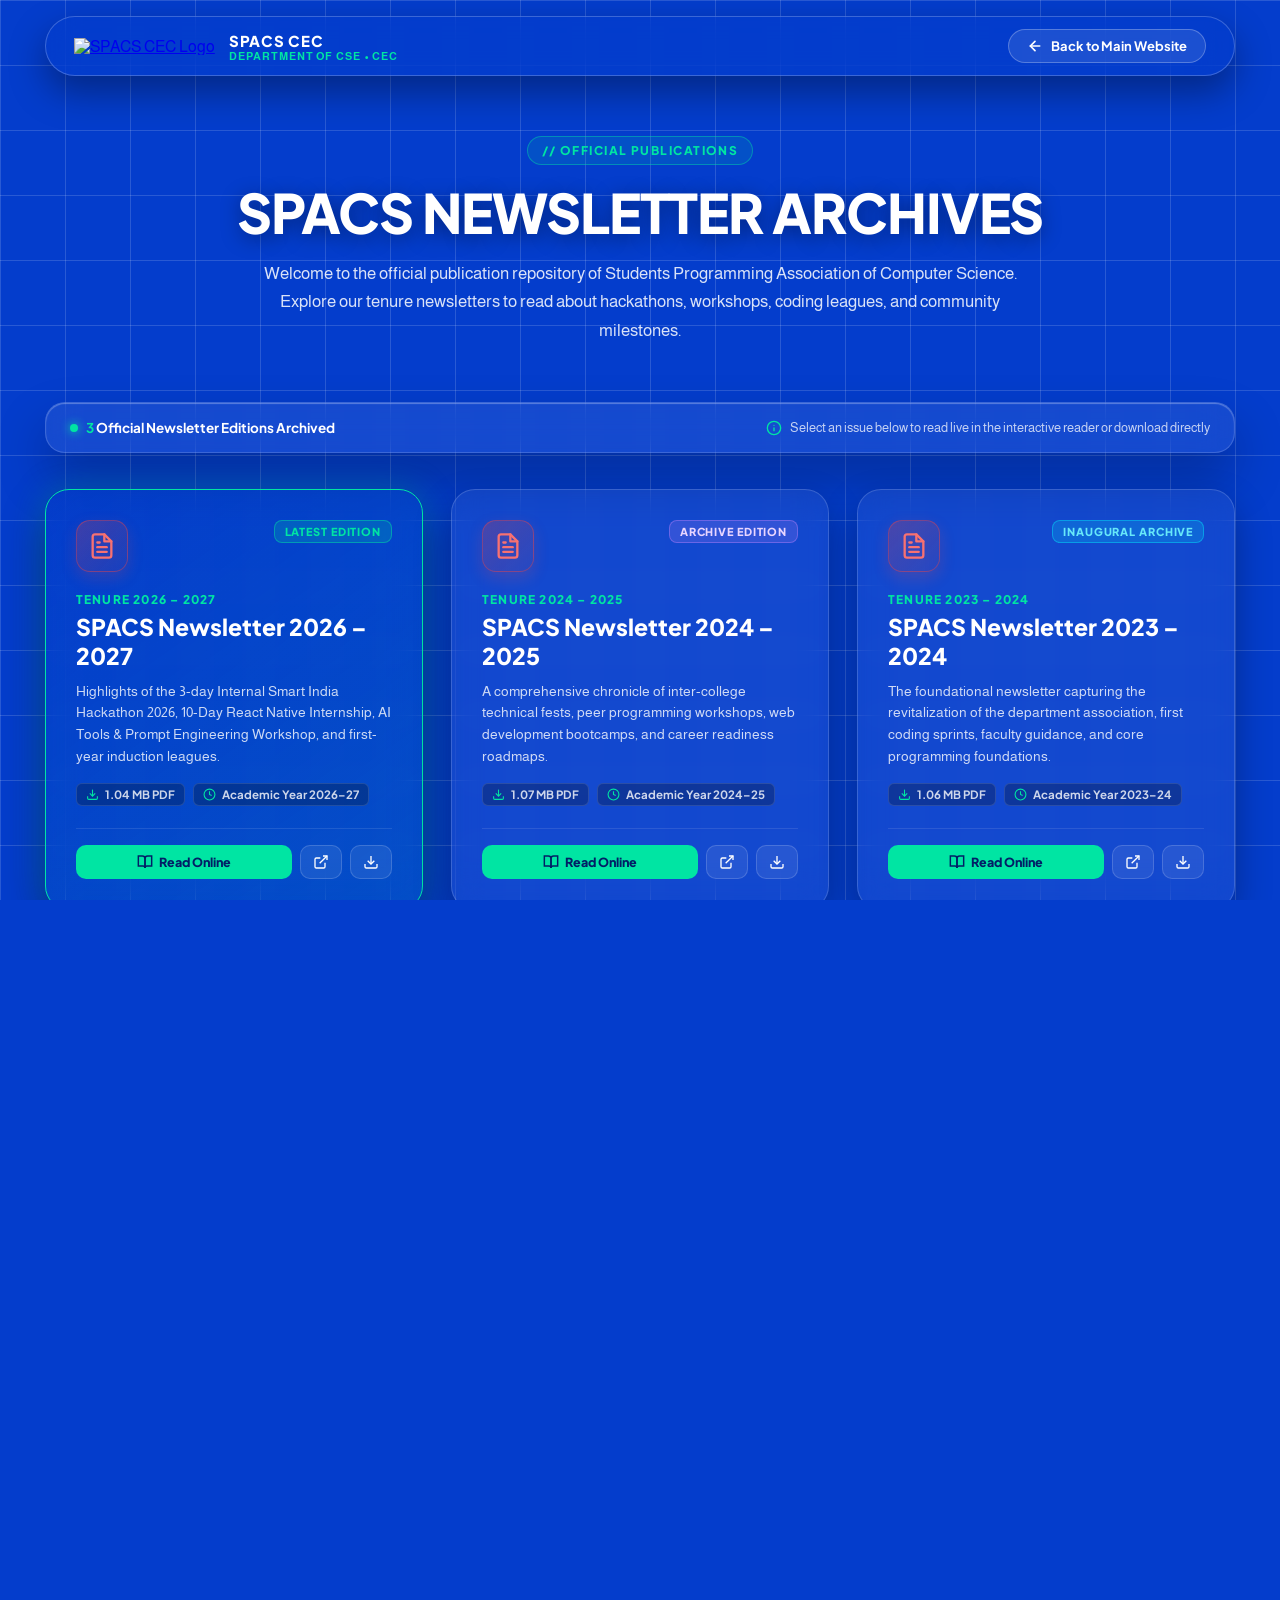
==== newsletter.html @ 64d234f2 "Initial commit" ====
<!DOCTYPE html>
<html lang="en">

<head>
  <meta charset="UTF-8" />
  <meta name="viewport" content="width=device-width, initial-scale=1.0, viewport-fit=cover" />
  <title>SPACS Newsletters | Students Programming Association of Computer Science - CEC</title>
  <meta name="description"
    content="Official PDF newsletter archives of SPACS CEC - College of Engineering Cherthala. View, read online, and download our tenure editions." />
  <link rel="preconnect" href="https://fonts.googleapis.com">
  <link rel="preconnect" href="https://fonts.gstatic.com" crossorigin>
  <link
    href="https://fonts.googleapis.com/css2?family=Almarai:wght@300;400;700;800&family=Plus+Jakarta+Sans:wght@500;700;800;900&display=swap"
    rel="stylesheet">
  <link rel="stylesheet" href="index.css" />
  <link rel="stylesheet" href="newsletter.css" />
</head>

<body class="newsletter-body">
  <div class="main-container">
    <!-- Grid Background Overlay -->
    <div class="grid-overlay"></div>

    <div class="newsletter-page-container">

      <!-- Navigation Header -->
      <header class="newsletter-navbar glass-container">
        <div class="nav-brand-group">
          <a href="index.html#home" title="SPACS Home">
            <img src="https://static.codia.ai/image/2026-07-22/8J4467mmFe.png" alt="SPACS CEC Logo" class="logo-img" />
          </a>
          <div class="nav-brand-text">
            <span class="nav-brand-title">SPACS CEC</span>
            <span class="nav-brand-sub">Department of CSE • CEC</span>
          </div>
        </div>

        <div class="nav-actions-group">
          <a href="index.html" class="back-home-btn" title="Return to Main Website">
            <svg viewBox="0 0 24 24" width="16" height="16" fill="none" stroke="currentColor" stroke-width="2.5"
              stroke-linecap="round" stroke-linejoin="round">
              <line x1="19" y1="12" x2="5" y2="12"></line>
              <polyline points="12 19 5 12 12 5"></polyline>
            </svg>
            <span>Back to Main Website</span>
          </a>
        </div>
      </header>

      <!-- Hero Header -->
      <section class="newsletter-hero-header">
        <span class="newsletter-eyebrow">// OFFICIAL PUBLICATIONS</span>
        <h1 class="newsletter-page-title">SPACS NEWSLETTER ARCHIVES</h1>
        <p class="newsletter-page-subtitle">
          Welcome to the official publication repository of Students Programming Association of Computer Science.
          Explore our tenure newsletters to read about hackathons, workshops, coding leagues, and community milestones.
        </p>
      </section>

      <!-- Summary & Controls Bar -->
      <div class="newsletter-summary-bar glass-container">
        <div class="summary-stat-pill">
          <span class="live-dot"></span>
          <span><strong>3</strong> Official Newsletter Editions Archived</span>
        </div>
        <div class="summary-hint">
          <svg viewBox="0 0 24 24" width="16" height="16" fill="none" stroke="currentColor" stroke-width="2"
            stroke-linecap="round" stroke-linejoin="round">
            <circle cx="12" cy="12" r="10"></circle>
            <line x1="12" y1="16" x2="12" y2="12"></line>
            <line x1="12" y1="8" x2="12.01" y2="8"></line>
          </svg>
          <span>Select an issue below to read live in the interactive reader or download directly</span>
        </div>
      </div>

      <!-- Editions Cards Grid -->
      <section class="editions-grid" id="editionsGrid">

        <!-- Edition 01: 2026 - 2027 (Active / Featured) -->
        <article class="edition-card glass-container active-edition" id="card-2026"
          data-pdf-src="Newsletter/SPACS%20NEWSLETTER%202026%20-%20'27.pdf"
          data-pdf-title="SPACS Newsletter 2026 – 2027 (Tenure Edition)"
          data-pdf-download="SPACS_NEWSLETTER_2026-27.pdf">
          <div class="edition-card-header">
            <div class="pdf-icon-badge" aria-hidden="true">
              <svg viewBox="0 0 24 24" width="28" height="28" fill="none" stroke="currentColor" stroke-width="2"
                stroke-linecap="round" stroke-linejoin="round">
                <path d="M14 2H6a2 2 0 0 0-2 2v16a2 2 0 0 0 2 2h12a2 2 0 0 0 2-2V8z"></path>
                <polyline points="14 2 14 8 20 8"></polyline>
                <line x1="16" y1="13" x2="8" y2="13"></line>
                <line x1="16" y1="17" x2="8" y2="17"></line>
                <polyline points="10 9 9 9 8 9"></polyline>
              </svg>
            </div>
            <span class="edition-badge badge-featured">LATEST EDITION</span>
          </div>

          <div class="edition-card-body">
            <div class="edition-tenure">TENURE 2026 – 2027</div>
            <h2 class="edition-title">SPACS Newsletter 2026 – 2027</h2>
            <p class="edition-desc">
              Highlights of the 3-day Internal Smart India Hackathon 2026, 10-Day React Native Internship, AI Tools &amp;
              Prompt Engineering Workshop, and first-year induction leagues.
            </p>

            <div class="edition-meta-chips">
              <span class="meta-chip">
                <svg viewBox="0 0 24 24" width="13" height="13" fill="none" stroke="currentColor" stroke-width="2">
                  <path d="M21 15v4a2 2 0 0 1-2 2H5a2 2 0 0 1-2-2v-4"></path>
                  <polyline points="7 10 12 15 17 10"></polyline>
                  <line x1="12" y1="15" x2="12" y2="3"></line>
                </svg>
                1.04 MB PDF
              </span>
              <span class="meta-chip">
                <svg viewBox="0 0 24 24" width="13" height="13" fill="none" stroke="currentColor" stroke-width="2">
                  <circle cx="12" cy="12" r="10"></circle>
                  <polyline points="12 6 12 12 16 14"></polyline>
                </svg>
                Academic Year 2026–27
              </span>
            </div>
          </div>

          <div class="edition-actions">
            <button type="button" class="edition-btn edition-read-btn" data-target="card-2026">
              <svg viewBox="0 0 24 24" width="16" height="16" fill="none" stroke="currentColor" stroke-width="2.2">
                <path d="M2 3h6a4 4 0 0 1 4 4v14a3 3 0 0 0-3-3H2z"></path>
                <path d="M22 3h-6a4 4 0 0 0-4 4v14a3 3 0 0 1 3-3h7z"></path>
              </svg>
              <span>Read Online</span>
            </button>
            <a href="Newsletter/SPACS%20NEWSLETTER%202026%20-%20'27.pdf" target="_blank" rel="noopener noreferrer"
              class="edition-btn edition-icon-btn" title="Open in New Tab">
              <svg viewBox="0 0 24 24" width="16" height="16" fill="none" stroke="currentColor" stroke-width="2">
                <path d="M18 13v6a2 2 0 0 1-2 2H5a2 2 0 0 1-2-2V8a2 2 0 0 1 2-2h6"></path>
                <polyline points="15 3 21 3 21 9"></polyline>
                <line x1="10" y1="14" x2="21" y2="3"></line>
              </svg>
            </a>
            <a href="Newsletter/SPACS%20NEWSLETTER%202026%20-%20'27.pdf" download="SPACS_NEWSLETTER_2026-27.pdf"
              class="edition-btn edition-icon-btn" title="Download PDF">
              <svg viewBox="0 0 24 24" width="16" height="16" fill="none" stroke="currentColor" stroke-width="2">
                <path d="M21 15v4a2 2 0 0 1-2 2H5a2 2 0 0 1-2-2v-4"></path>
                <polyline points="7 10 12 15 17 10"></polyline>
                <line x1="12" y1="15" x2="12" y2="3"></line>
              </svg>
            </a>
          </div>
        </article>

        <!-- Edition 02: 2024 - 2025 -->
        <article class="edition-card glass-container" id="card-2024"
          data-pdf-src="Newsletter/SPACS%20%20NEWSLETTER%202024%20-%20'25.pdf"
          data-pdf-title="SPACS Newsletter 2024 – 2025 (Annual Edition)"
          data-pdf-download="SPACS_NEWSLETTER_2024-25.pdf">
          <div class="edition-card-header">
            <div class="pdf-icon-badge" aria-hidden="true">
              <svg viewBox="0 0 24 24" width="28" height="28" fill="none" stroke="currentColor" stroke-width="2"
                stroke-linecap="round" stroke-linejoin="round">
                <path d="M14 2H6a2 2 0 0 0-2 2v16a2 2 0 0 0 2 2h12a2 2 0 0 0 2-2V8z"></path>
                <polyline points="14 2 14 8 20 8"></polyline>
                <line x1="16" y1="13" x2="8" y2="13"></line>
                <line x1="16" y1="17" x2="8" y2="17"></line>
                <polyline points="10 9 9 9 8 9"></polyline>
              </svg>
            </div>
            <span class="edition-badge badge-archive">ARCHIVE EDITION</span>
          </div>

          <div class="edition-card-body">
            <div class="edition-tenure">TENURE 2024 – 2025</div>
            <h2 class="edition-title">SPACS Newsletter 2024 – 2025</h2>
            <p class="edition-desc">
              A comprehensive chronicle of inter-college technical fests, peer programming workshops, web development
              bootcamps, and career readiness roadmaps.
            </p>

            <div class="edition-meta-chips">
              <span class="meta-chip">
                <svg viewBox="0 0 24 24" width="13" height="13" fill="none" stroke="currentColor" stroke-width="2">
                  <path d="M21 15v4a2 2 0 0 1-2 2H5a2 2 0 0 1-2-2v-4"></path>
                  <polyline points="7 10 12 15 17 10"></polyline>
                  <line x1="12" y1="15" x2="12" y2="3"></line>
                </svg>
                1.07 MB PDF
              </span>
              <span class="meta-chip">
                <svg viewBox="0 0 24 24" width="13" height="13" fill="none" stroke="currentColor" stroke-width="2">
                  <circle cx="12" cy="12" r="10"></circle>
                  <polyline points="12 6 12 12 16 14"></polyline>
                </svg>
                Academic Year 2024–25
              </span>
            </div>
          </div>

          <div class="edition-actions">
            <button type="button" class="edition-btn edition-read-btn" data-target="card-2024">
              <svg viewBox="0 0 24 24" width="16" height="16" fill="none" stroke="currentColor" stroke-width="2.2">
                <path d="M2 3h6a4 4 0 0 1 4 4v14a3 3 0 0 0-3-3H2z"></path>
                <path d="M22 3h-6a4 4 0 0 0-4 4v14a3 3 0 0 1 3-3h7z"></path>
              </svg>
              <span>Read Online</span>
            </button>
            <a href="Newsletter/SPACS%20%20NEWSLETTER%202024%20-%20'25.pdf" target="_blank" rel="noopener noreferrer"
              class="edition-btn edition-icon-btn" title="Open in New Tab">
              <svg viewBox="0 0 24 24" width="16" height="16" fill="none" stroke="currentColor" stroke-width="2">
                <path d="M18 13v6a2 2 0 0 1-2 2H5a2 2 0 0 1-2-2V8a2 2 0 0 1 2-2h6"></path>
                <polyline points="15 3 21 3 21 9"></polyline>
                <line x1="10" y1="14" x2="21" y2="3"></line>
              </svg>
            </a>
            <a href="Newsletter/SPACS%20%20NEWSLETTER%202024%20-%20'25.pdf" download="SPACS_NEWSLETTER_2024-25.pdf"
              class="edition-btn edition-icon-btn" title="Download PDF">
              <svg viewBox="0 0 24 24" width="16" height="16" fill="none" stroke="currentColor" stroke-width="2">
                <path d="M21 15v4a2 2 0 0 1-2 2H5a2 2 0 0 1-2-2v-4"></path>
                <polyline points="7 10 12 15 17 10"></polyline>
                <line x1="12" y1="15" x2="12" y2="3"></line>
              </svg>
            </a>
          </div>
        </article>

        <!-- Edition 03: 2023 - 2024 -->
        <article class="edition-card glass-container" id="card-2023"
          data-pdf-src="Newsletter/SPACS%20NEWSLETTER%202023%20-%20'24.pdf"
          data-pdf-title="SPACS Newsletter 2023 – 2024 (Inaugural Edition)"
          data-pdf-download="SPACS_NEWSLETTER_2023-24.pdf">
          <div class="edition-card-header">
            <div class="pdf-icon-badge" aria-hidden="true">
              <svg viewBox="0 0 24 24" width="28" height="28" fill="none" stroke="currentColor" stroke-width="2"
                stroke-linecap="round" stroke-linejoin="round">
                <path d="M14 2H6a2 2 0 0 0-2 2v16a2 2 0 0 0 2 2h12a2 2 0 0 0 2-2V8z"></path>
                <polyline points="14 2 14 8 20 8"></polyline>
                <line x1="16" y1="13" x2="8" y2="13"></line>
                <line x1="16" y1="17" x2="8" y2="17"></line>
                <polyline points="10 9 9 9 8 9"></polyline>
              </svg>
            </div>
            <span class="edition-badge badge-inaugural">INAUGURAL ARCHIVE</span>
          </div>

          <div class="edition-card-body">
            <div class="edition-tenure">TENURE 2023 – 2024</div>
            <h2 class="edition-title">SPACS Newsletter 2023 – 2024</h2>
            <p class="edition-desc">
              The foundational newsletter capturing the revitalization of the department association, first coding sprints,
              faculty guidance, and core programming foundations.
            </p>

            <div class="edition-meta-chips">
              <span class="meta-chip">
                <svg viewBox="0 0 24 24" width="13" height="13" fill="none" stroke="currentColor" stroke-width="2">
                  <path d="M21 15v4a2 2 0 0 1-2 2H5a2 2 0 0 1-2-2v-4"></path>
                  <polyline points="7 10 12 15 17 10"></polyline>
                  <line x1="12" y1="15" x2="12" y2="3"></line>
                </svg>
                1.06 MB PDF
              </span>
              <span class="meta-chip">
                <svg viewBox="0 0 24 24" width="13" height="13" fill="none" stroke="currentColor" stroke-width="2">
                  <circle cx="12" cy="12" r="10"></circle>
                  <polyline points="12 6 12 12 16 14"></polyline>
                </svg>
                Academic Year 2023–24
              </span>
            </div>
          </div>

          <div class="edition-actions">
            <button type="button" class="edition-btn edition-read-btn" data-target="card-2023">
              <svg viewBox="0 0 24 24" width="16" height="16" fill="none" stroke="currentColor" stroke-width="2.2">
                <path d="M2 3h6a4 4 0 0 1 4 4v14a3 3 0 0 0-3-3H2z"></path>
                <path d="M22 3h-6a4 4 0 0 0-4 4v14a3 3 0 0 1 3-3h7z"></path>
              </svg>
              <span>Read Online</span>
            </button>
            <a href="Newsletter/SPACS%20NEWSLETTER%202023%20-%20'24.pdf" target="_blank" rel="noopener noreferrer"
              class="edition-btn edition-icon-btn" title="Open in New Tab">
              <svg viewBox="0 0 24 24" width="16" height="16" fill="none" stroke="currentColor" stroke-width="2">
                <path d="M18 13v6a2 2 0 0 1-2 2H5a2 2 0 0 1-2-2V8a2 2 0 0 1 2-2h6"></path>
                <polyline points="15 3 21 3 21 9"></polyline>
                <line x1="10" y1="14" x2="21" y2="3"></line>
              </svg>
            </a>
            <a href="Newsletter/SPACS%20NEWSLETTER%202023%20-%20'24.pdf" download="SPACS_NEWSLETTER_2023-24.pdf"
              class="edition-btn edition-icon-btn" title="Download PDF">
              <svg viewBox="0 0 24 24" width="16" height="16" fill="none" stroke="currentColor" stroke-width="2">
                <path d="M21 15v4a2 2 0 0 1-2 2H5a2 2 0 0 1-2-2v-4"></path>
                <polyline points="7 10 12 15 17 10"></polyline>
                <line x1="12" y1="15" x2="12" y2="3"></line>
              </svg>
            </a>
          </div>
        </article>

      </section>

      <!-- Live Interactive PDF Reader Stage -->
      <section class="pdf-reader-section" id="readerStage">
        <div class="glass-container reader-stage-card" id="readerCard">
          <div class="reader-top-bar">
            <div class="reader-edition-info">
              <span class="reader-live-indicator" aria-hidden="true"></span>
              <span class="reader-active-title" id="activeReaderTitle">
                Currently Reading: SPACS Newsletter 2026 – 2027
              </span>
            </div>

            <div class="reader-toolbar-actions">
              <a href="Newsletter/SPACS%20NEWSLETTER%202026%20-%20'27.pdf" id="readerDownloadBtn"
                download="SPACS_NEWSLETTER_2026-27.pdf" class="toolbar-btn primary-toolbar-btn"
                title="Download this PDF">
                <svg viewBox="0 0 24 24" width="15" height="15" fill="none" stroke="currentColor" stroke-width="2">
                  <path d="M21 15v4a2 2 0 0 1-2 2H5a2 2 0 0 1-2-2v-4"></path>
                  <polyline points="7 10 12 15 17 10"></polyline>
                  <line x1="12" y1="15" x2="12" y2="3"></line>
                </svg>
                <span>Download PDF</span>
              </a>

              <a href="Newsletter/SPACS%20NEWSLETTER%202026%20-%20'27.pdf" id="readerNewTabBtn" target="_blank"
                rel="noopener noreferrer" class="toolbar-btn" title="Open in New Window">
                <svg viewBox="0 0 24 24" width="15" height="15" fill="none" stroke="currentColor" stroke-width="2">
                  <path d="M18 13v6a2 2 0 0 1-2 2H5a2 2 0 0 1-2-2V8a2 2 0 0 1 2-2h6"></path>
                  <polyline points="15 3 21 3 21 9"></polyline>
                  <line x1="10" y1="14" x2="21" y2="3"></line>
                </svg>
                <span>Open in Tab</span>
              </a>

              <button type="button" class="toolbar-btn" id="readerFullscreenBtn" title="Toggle Fullscreen">
                <svg viewBox="0 0 24 24" width="15" height="15" fill="none" stroke="currentColor" stroke-width="2">
                  <polyline points="15 3 21 3 21 9"></polyline>
                  <polyline points="9 21 3 21 3 15"></polyline>
                  <line x1="21" y1="3" x2="14" y2="10"></line>
                  <line x1="3" y1="21" x2="10" y2="14"></line>
                </svg>
                <span>Fullscreen</span>
              </button>
            </div>
          </div>

          <!-- Embedded PDF Frame -->
          <div class="pdf-frame-wrapper">
            <iframe id="pdfFrame" class="pdf-embed-frame"
              src="Newsletter/SPACS%20NEWSLETTER%202026%20-%20'27.pdf#toolbar=1&navpanes=0&view=FitH"
              title="SPACS Newsletter PDF Document Reader">
            </iframe>
          </div>
        </div>
      </section>

    </div>

    <!-- Official Footer -->
    <footer class="site-footer" id="footer">
      <div class="footer-container">
        <div class="footer-col branding-col">
          <img src="https://static.codia.ai/image/2026-07-22/8J4467mmFe.png" alt="SPACS CEC Logo" class="footer-logo" />
          <p class="footer-tagline">
            Students Programming Association of Computer Science<br>
            <strong>College of Engineering Cherthala</strong><br>
            Pallippuram, Cherthala, Alappuzha, Kerala - 688541
          </p>
          <a href="https://cecherthala.ihrd.ac.in/" target="_blank" rel="noopener noreferrer" class="college-web-link"
            title="College Official Website">
            <svg viewBox="0 0 24 24" width="16" height="16" fill="none" stroke="currentColor" stroke-width="2"
              stroke-linecap="round" stroke-linejoin="round">
              <circle cx="12" cy="12" r="10" />
              <line x1="2" y1="12" x2="22" y2="12" />
              <path d="M12 2a15.3 15.3 0 0 1 4 10 15.3 15.3 0 0 1-4 10 15.3 15.3 0 0 1-4-10 15.3 15.3 0 0 1 4-10z" />
            </svg>
            <span>cecherthala.ihrd.ac.in</span>
          </a>
        </div>

        <div class="footer-col links-col">
          <h4 class="footer-heading">WEBSITE NAVIGATION</h4>
          <ul class="footer-links">
            <li><a href="index.html#home">Home Page</a></li>
            <li><a href="index.html#our-story">Our Story &amp; Initiatives</a></li>
            <li><a href="index.html#annual-report">Annual Tenure Report</a></li>
            <li><a href="index.html#posters">Event Posters Gallery</a></li>
            <li><a href="index.html#nodal-officer">Faculty Nodal Officer</a></li>
            <li><a href="index.html#excom">Executive Committee</a></li>
            <li><a href="index.html#register">Membership Registration</a></li>
          </ul>
        </div>

        <div class="footer-col contact-col">
          <h4 class="footer-heading">CONNECT WITH SPACS</h4>
          <p class="footer-info">Follow us &amp; connect across official SPACS channels:</p>
          <div class="footer-socials">
            <a href="https://www.linkedin.com/in/spacs-cec-b50a97315" target="_blank" rel="noopener noreferrer"
              aria-label="SPACS LinkedIn" class="footer-social-btn" title="LinkedIn">
              <svg viewBox="0 0 24 24" width="18" height="18" fill="currentColor">
                <path
                  d="M19 3a2 2 0 0 1 2 2v14a2 2 0 0 1-2 2H5a2 2 0 0 1-2-2V5a2 2 0 0 1 2-2h14m-.5 15.5v-5.3a3.26 3.26 0 0 0-3.26-3.26c-.85 0-1.84.52-2.28 1.3v-1.11h-2.79v8.37h2.79v-4.93c0-.77.62-1.4 1.39-1.4a1.4 1.4 0 0 1 1.4 1.4v4.93h2.75M6.88 8.56a1.68 1.68 0 0 0 1.68-1.68c0-.93-.75-1.69-1.68-1.69a1.69 1.69 0 0 0-1.69 1.69c0 .93.76 1.68 1.69 1.68m1.39 9.94v-8.37H5.5v8.37h2.77z" />
              </svg>
            </a>
            <a href="https://www.instagram.com/spacscec" target="_blank" rel="noopener noreferrer"
              aria-label="SPACS Instagram" class="footer-social-btn" title="Instagram">
              <svg viewBox="0 0 24 24" width="18" height="18" fill="none" stroke="currentColor" stroke-width="2"
                stroke-linecap="round" stroke-linejoin="round">
                <rect x="2" y="2" width="20" height="20" rx="5" ry="5" />
                <path d="M16 11.37A4 4 0 1 1 12.63 8 4 4 0 0 1 16 11.37z" />
                <line x1="17.5" y1="6.5" x2="17.51" y2="6.5" />
              </svg>
            </a>
            <a href="https://github.com/spacscecofficial" target="_blank" rel="noopener noreferrer"
              aria-label="SPACS GitHub" class="footer-social-btn" title="GitHub">
              <svg viewBox="0 0 24 24" width="18" height="18" fill="currentColor">
                <path
                  d="M12 0C5.37 0 0 5.37 0 12c0 5.31 3.435 9.795 8.205 11.385.6.105.825-.255.825-.57 0-.285-.015-1.23-.015-2.235-3.015.555-3.795-.735-4.035-1.41-.135-.345-.72-1.41-1.23-1.695-.42-.225-1.02-.78-.015-.795.945-.015 1.62.87 1.845 1.23 1.08 1.815 2.805 1.305 3.495.99.105-.78.42-1.305.765-1.605-2.67-.3-5.46-1.335-5.46-5.925 0-1.305.465-2.385 1.23-3.225-.12-.3-.54-1.53.12-3.18 0 0 1.005-.315 3.3 1.23.96-.27 1.98-.405 3-.405s2.04.135 3 .405c2.295-1.56 3.3-1.23 3.3-1.23.66 1.65.24 2.88.12 3.18.765.84 1.23 1.905 1.23 3.225 0 4.605-2.805 5.625-5.475 5.925.435.375.81 1.095.81 2.22 0 1.605-.015 2.895-.015 3.3 0 .315.225.69.825.57A12.02 12.02 0 0024 12c0-6.63-5.37-12-12-12z" />
              </svg>
            </a>
            <a href="mailto:spacscecofficial@gmail.com" aria-label="SPACS Email" class="footer-social-btn"
              title="Contact Email">
              <svg viewBox="0 0 24 24" width="18" height="18" fill="none" stroke="currentColor" stroke-width="2">
                <path d="M4 4h16c1.1 0 2 .9 2 2v12c0 1.1-.9 2-2 2H4c-1.1 0-2-.9-2-2V6c0-1.1.9-2 2-2z" />
                <polyline points="22,6 12,13 2,6" />
              </svg>
            </a>
          </div>
        </div>
      </div>

      <div class="footer-bottom">
        <p>&copy; 2026 SPACS CEC - Students Programming Association of Computer Science. All rights reserved.</p>
      </div>
    </footer>
  </div>

  <!-- Interactive Newsletter Switcher Script -->
  <script>
    document.addEventListener("DOMContentLoaded", () => {
      const editionCards = document.querySelectorAll(".edition-card");
      const pdfFrame = document.getElementById("pdfFrame");
      const activeReaderTitle = document.getElementById("activeReaderTitle");
      const readerDownloadBtn = document.getElementById("readerDownloadBtn");
      const readerNewTabBtn = document.getElementById("readerNewTabBtn");
      const readerStage = document.getElementById("readerStage");
      const readerFullscreenBtn = document.getElementById("readerFullscreenBtn");
      const readerCard = document.getElementById("readerCard");

      function selectEdition(card, shouldScroll = true) {
        editionCards.forEach((c) => c.classList.remove("active-edition"));
        card.classList.add("active-edition");

        const pdfSrc = card.getAttribute("data-pdf-src");
        const title = card.getAttribute("data-pdf-title");
        const downloadName = card.getAttribute("data-pdf-download");

        if (pdfFrame && pdfSrc) {
          pdfFrame.src = `${pdfSrc}#toolbar=1&navpanes=0&view=FitH`;
        }
        if (activeReaderTitle && title) {
          activeReaderTitle.textContent = `Currently Reading: ${title}`;
        }
        if (readerDownloadBtn && pdfSrc) {
          readerDownloadBtn.href = pdfSrc;
          if (downloadName) readerDownloadBtn.download = downloadName;
        }
        if (readerNewTabBtn && pdfSrc) {
          readerNewTabBtn.href = pdfSrc;
        }

        if (shouldScroll && readerStage) {
          readerStage.scrollIntoView({ behavior: "smooth", block: "start" });
        }
      }

      editionCards.forEach((card) => {
        // Clicking read online button inside card
        const readBtn = card.querySelector(".edition-read-btn");
        if (readBtn) {
          readBtn.addEventListener("click", (e) => {
            e.stopPropagation();
            selectEdition(card, true);
          });
        }

        // Clicking the card surface itself
        card.addEventListener("click", (e) => {
          // If clicked a direct link (download or new tab), allow default
          if (e.target.closest("a")) return;
          selectEdition(card, true);
        });
      });

      // Fullscreen Toggle
      if (readerFullscreenBtn && readerCard) {
        readerFullscreenBtn.addEventListener("click", () => {
          if (!document.fullscreenElement) {
            if (readerCard.requestFullscreen) {
              readerCard.requestFullscreen();
            } else if (readerCard.webkitRequestFullscreen) {
              readerCard.webkitRequestFullscreen();
            }
          } else {
            if (document.exitFullscreen) {
              document.exitFullscreen();
            }
          }
        });
      }
    });
  </script>
</body>

</html>
---- index.css ----
/* SPACS CEC - Exact Theme with Open Grid & Single Green Hashtag */

:root {
  --bg-blue: #043dcc;
  --text-white: #ffffff;
  --accent-green: #00e5a3;
  --font-display: 'Plus Jakarta Sans', 'Almarai', -apple-system, BlinkMacSystemFont, sans-serif;
  --font-body: 'Almarai', var(--font-display);
}

* {
  box-sizing: border-box;
  margin: 0;
  padding: 0;
}

html {
  scroll-behavior: smooth;
}

html, body {
  width: 100%;
  height: 100%;
  background-color: var(--bg-blue);
  color: var(--text-white);
  font-family: var(--font-body);
  overflow-x: hidden;
  -webkit-font-smoothing: antialiased;
  padding-left: env(safe-area-inset-left);
  padding-right: env(safe-area-inset-right);
}

section, main, footer {
  scroll-margin-top: 75px;
}

.main-container {
  position: relative;
  width: 100%;
  min-height: 100vh;
  background-color: var(--bg-blue);
  display: flex;
  flex-direction: column;
  overflow-x: hidden;
}

/* Open-Ended Full-Bleed Grid Background (NO borders at ends) */
.grid-overlay {
  position: absolute;
  inset: 0;
  width: 100%;
  height: 100%;
  background-image: 
    linear-gradient(to right, rgba(255, 255, 255, 0.15) 1.5px, transparent 1.5px),
    linear-gradient(to bottom, rgba(255, 255, 255, 0.15) 1.5px, transparent 1.5px);
  background-size: 65px 65px;
  border: none; /* Completely open grid ends */
  pointer-events: none;
  z-index: 1;
}

/* Header Navbar */
.navbar {
  position: sticky;
  top: 0;
  z-index: 100;
  display: flex;
  justify-content: space-between;
  align-items: center;
  padding: 12px clamp(20px, 4vw, 70px);
  width: 100%;
  max-width: 1600px;
  margin: 0 auto;
  background: rgba(4, 61, 204, 0.88);
  backdrop-filter: blur(16px);
  -webkit-backdrop-filter: blur(16px);
  border-bottom: 1px solid rgba(255, 255, 255, 0.1);
  transition: all 0.3s ease;
}

.logo-container {
  display: flex;
  align-items: center;
}

.logo-img {
  height: clamp(38px, 3vw, 48px);
  width: auto;
  object-fit: contain;
}

.nav-menu {
  display: flex;
  gap: clamp(20px, 2.5vw, 42px);
  align-items: center;
}

.nav-link {
  color: var(--text-white);
  text-decoration: none;
  font-size: clamp(14px, 1vw, 17px);
  font-weight: 500;
  font-family: var(--font-body);
  letter-spacing: 0.04em;
  transition: opacity 0.2s ease, transform 0.2s ease;
  white-space: nowrap;
}

.nav-link:hover {
  opacity: 0.85;
  transform: translateY(-1px);
}

.nav-link.active {
  font-weight: 800;
  color: var(--accent-green);
}

.nav-newsletter-link {
  position: relative;
}

.nav-newsletter-link::after {
  content: "PDF";
  font-size: 8.5px;
  font-weight: 800;
  background: var(--accent-green);
  color: #021e66;
  padding: 1.5px 5px;
  border-radius: 4px;
  margin-left: 6px;
  vertical-align: middle;
  letter-spacing: 0.05em;
  display: inline-block;
  line-height: 1;
}

/* Main Hero Stage */
.hero-stage {
  position: relative;
  z-index: 10;
  flex: 1;
  width: 100%;
  max-width: 1600px;
  margin: 0 auto;
  display: flex;
  align-items: center;
  justify-content: center;
  min-height: clamp(520px, 72vh, 740px);
  padding: 10px clamp(16px, 3vw, 40px);
}

/* Display Typography Lines */
.hero-typography {
  position: relative;
  width: 100%;
  height: 100%;
  min-height: clamp(480px, 68vh, 700px);
}

.text-line {
  position: absolute;
  font-family: var(--font-display);
  font-size: clamp(2.8rem, 8.8vw, 10.5rem);
  font-weight: 900;
  line-height: 0.9;
  letter-spacing: -0.04em;
  color: var(--text-white);
  text-transform: uppercase;
  white-space: nowrap;
  user-select: none;
  z-index: 4;
}

/* Line 1: STUDENTS */
.line-1 {
  top: 8%;
  left: 20%;
}

/* Line 2: PROGRAMMING */
.line-2 {
  top: 34%;
  left: 5%;
}

/* Line 3: ASSOCIATION */
.line-3 {
  top: 60%;
  left: 12%;
}

/* Doodles */
.doodle {
  position: absolute;
  pointer-events: none;
  z-index: 12;
}

.doodle img {
  width: 100%;
  height: 100%;
  object-fit: contain;
}

/* Green Hashtag doodle positioned directly to the left of STUDENTS */
.doodle-hashtag {
  top: -18%;
  left: 10%;
  width: clamp(140px, 16vw, 290px);
}

/* Green Loop arrow doodle over ENTS */
.doodle-loop {
  top: 5%;
  left: 65%;
  width: clamp(140px, 20vw, 380px);
}

/* Green Upward arrow doodle under ASS */
.doodle-arrow {
  top: 58%;
  left: 0%;
  width: clamp(160px, 27vw, 520px);
}

/* Glassmorphic Developer Cards */
.glass-card {
  position: absolute;
  z-index: 20;
  background: rgba(217, 217, 217, 0.26);
  backdrop-filter: blur(14px);
  -webkit-backdrop-filter: blur(14px);
  border: 1.5px solid rgba(255, 255, 255, 0.4);
  border-radius: 44px;
  padding: clamp(16px, 1.8vw, 24px) clamp(16px, 1.6vw, 22px);
  box-shadow: 0 25px 50px rgba(0, 0, 0, 0.25), inset 0 1px 1px rgba(255, 255, 255, 0.5);
  transition: transform 0.4s ease, box-shadow 0.4s ease;
  cursor: pointer;
}

.glass-card:hover {
  box-shadow: 0 35px 60px rgba(0, 0, 0, 0.35);
}

.card-inner {
  display: flex;
  flex-direction: column;
  align-items: center;
  text-align: center;
}

.avatar-container {
  position: relative;
  width: clamp(95px, 9.5vw, 195px);
  height: clamp(95px, 9.5vw, 195px);
  margin-bottom: 12px;
  display: flex;
  align-items: center;
  justify-content: center;
}

.avatar-bg {
  position: absolute;
  inset: 0;
  width: 100%;
  height: 100%;
  object-fit: cover;
  border-radius: 50%;
}

.avatar-img {
  position: absolute;
  width: 84%;
  height: 84%;
  object-fit: contain;
}

.card-text {
  display: flex;
  flex-direction: column;
  align-items: center;
  gap: 4px;
}

.member-name {
  font-family: var(--font-body);
  font-size: clamp(15px, 1.25vw, 24px);
  font-weight: 800;
  color: var(--text-white);
}

.member-role {
  font-family: var(--font-body);
  font-size: clamp(11px, 0.75vw, 14px);
  font-weight: 400;
  color: rgba(255, 255, 255, 0.9);
  white-space: nowrap;
}

/* Card 1: Byte */
.card-byte {
  top: 16%;
  left: 55%;
  width: clamp(140px, 14vw, 265px);
  transform: rotate(15.41deg);
  animation: floatByte 6s ease-in-out infinite;
}

.card-byte:hover {
  transform: rotate(15.41deg) scale(1.04);
}

/* Card 2: Nova */
.card-nova {
  top: 50%;
  left: 31%;
  width: clamp(140px, 14vw, 265px);
  transform: rotate(-7.52deg);
  animation: floatNova 7s ease-in-out infinite;
}

.card-nova:hover {
  transform: rotate(-7.52deg) scale(1.04);
}

@keyframes floatByte {
  0%, 100% {
    transform: rotate(15.41deg) translateY(0px);
  }
  50% {
    transform: rotate(14.5deg) translateY(-12px);
  }
}

@keyframes floatNova {
  0%, 100% {
    transform: rotate(-7.52deg) translateY(0px);
  }
  50% {
    transform: rotate(-8.5deg) translateY(-10px);
  }
}

/* Circular Seal Badge */
.seal-badge {
  position: absolute;
  top: 59%;
  left: 76%;
  z-index: 30;
  width: clamp(135px, 13.5vw, 240px);
  aspect-ratio: 1 / 1;
  background-color: var(--accent-green);
  border-radius: 50%;
  box-shadow: 0 18px 40px rgba(0, 0, 0, 0.25);
  display: flex;
  align-items: center;
  justify-content: center;
  transition: transform 0.3s ease;
}

.seal-badge:hover {
  transform: scale(1.05);
}

.seal-circle {
  position: relative;
  width: 100%;
  height: 100%;
  display: flex;
  align-items: center;
  justify-content: center;
}

.seal-svg {
  position: absolute;
  inset: 0;
  width: 100%;
  height: 100%;
  animation: spinSeal 25s linear infinite;
}

.seal-text {
  font-family: var(--font-display);
  font-size: 15px;
  font-weight: 800;
  fill: #032681;
  letter-spacing: 2px;
  text-transform: uppercase;
}

.seal-center-logo {
  position: relative;
  z-index: 2;
  width: 58%;
  height: 58%;
  display: flex;
  align-items: center;
  justify-content: center;
}

.seal-center-logo img {
  width: 100%;
  height: 100%;
  object-fit: contain;
  padding-right: 13px;
  padding-top: 1px;
  padding-bottom: 1px;
}

@keyframes spinSeal {
  0% {
    transform: rotate(0deg);
  }
  100% {
    transform: rotate(360deg);
  }
}

/* Responsive Media Queries for Hero & Navbar */
@media (max-width: 1200px) {
  .navbar {
    padding: 12px 30px;
  }
  .hero-stage {
    min-height: clamp(480px, 65vh, 640px);
  }
  .hero-typography {
    min-height: clamp(460px, 62vh, 600px);
  }
  .text-line {
    font-size: clamp(2.5rem, 7.8vw, 6.2rem);
  }
  .line-1 { top: 10%; left: 22%; }
  .line-2 { top: 35%; left: 6%; }
  .line-3 { top: 60%; left: 12%; }
  .doodle-hashtag { top: 2%; left: 8%; }
  .doodle-loop { top: 8%; left: 62%; }
  .doodle-arrow { top: 58%; left: 0%; }
  .card-byte { top: 16%; left: 55%; width: clamp(130px, 12vw, 200px); }
  .card-nova { top: 52%; left: 30%; width: clamp(130px, 12vw, 200px); }
  .seal-badge { top: 60%; left: 74%; width: clamp(115px, 11vw, 180px); }
}

@media (max-width: 900px) {
  .navbar {
    padding: 10px 20px;
  }
  .nav-menu {
    gap: 16px;
  }
  .hero-stage {
    min-height: 480px;
    padding: 10px 16px;
  }
  .hero-typography {
    min-height: 460px;
  }
  .text-line {
    font-size: clamp(2rem, 7.2vw, 4.2rem);
  }
  .line-1 { top: 12%; left: 16%; }
  .line-2 { top: 35%; left: 4%; }
  .line-3 { top: 58%; left: 8%; }
  .doodle-hashtag { top: 4%; left: 4%; width: clamp(80px, 13vw, 140px); }
  .doodle-loop { top: 8%; left: 62%; width: clamp(90px, 15vw, 170px); }
  .doodle-arrow { top: 58%; left: -2%; width: clamp(110px, 20vw, 220px); }
  .card-byte { top: 15%; left: 56%; width: clamp(110px, 14vw, 160px); }
  .card-nova { top: 52%; left: 26%; width: clamp(110px, 14vw, 160px); }
  .seal-badge { top: 60%; left: 72%; width: clamp(95px, 13vw, 145px); }
}

@media (max-width: 600px) {
  .navbar {
    padding: 10px 14px;
    gap: 10px;
  }
  .logo-img {
    height: 34px;
  }
  .nav-menu {
    gap: 6px;
    overflow-x: auto;
    -webkit-overflow-scrolling: touch;
    scrollbar-width: none;
    max-width: calc(100% - 65px);
    padding: 2px 0;
  }
  .nav-menu::-webkit-scrollbar {
    display: none;
  }
  .nav-link {
    font-size: 11px;
    padding: 5px 10px;
    border-radius: 14px;
    background: rgba(255, 255, 255, 0.08);
    border: 1px solid rgba(255, 255, 255, 0.16);
    flex-shrink: 0;
  }
  .nav-link.active {
    background: var(--accent-green);
    color: #02237d;
    border-color: var(--accent-green);
    font-weight: 800;
  }
  .hero-stage {
    min-height: 440px;
    padding: 8px 10px;
  }
  .hero-typography {
    min-height: 420px;
  }
  .text-line {
    font-size: clamp(1.65rem, 7.2vw, 2.5rem);
    letter-spacing: -0.03em;
  }
  .line-1 { top: 10%; left: 4%; }
  .line-2 { top: 29%; left: 4%; }
  .line-3 { top: 48%; left: 4%; }
  .doodle-hashtag { top: 2%; left: 2%; width: 55px; opacity: 0.65; }
  .doodle-loop { top: 25%; right: 2%; left: auto; width: 65px; opacity: 0.55; }
  .doodle-arrow { top: 52%; left: 40%; width: 85px; opacity: 0.55; }
  .card-byte {
    top: 4%;
    right: 4%;
    left: auto;
    width: clamp(95px, 28vw, 120px);
    border-radius: 18px;
    padding: 7px 5px;
    transform: rotate(10deg);
  }
  .card-nova {
    top: 66%;
    left: 4%;
    width: clamp(100px, 29vw, 125px);
    border-radius: 18px;
    padding: 7px 5px;
    transform: rotate(-6deg);
  }
  .seal-badge {
    top: 66%;
    right: 6%;
    left: auto;
    width: clamp(88px, 25vw, 110px);
  }
  .glass-card .avatar-container {
    width: clamp(48px, 13vw, 56px);
    height: clamp(48px, 13vw, 56px);
    margin-bottom: 4px;
  }
  .glass-card .member-name {
    font-size: 12px;
  }
  .glass-card .member-role {
    font-size: 9.5px;
  }
}

@media (max-width: 380px) {
  .text-line {
    font-size: clamp(1.45rem, 6.8vw, 1.8rem);
  }
  .card-byte { width: 90px; }
  .card-nova { width: 92px; }
  .seal-badge { width: 82px; }
  .hero-stage { min-height: 410px; }
  .hero-typography { min-height: 390px; }
}

/* ==========================================================================
   GLOBAL SECTION STYLES & REUSABLE COMPONENTS
   ========================================================================== */
.section {
  position: relative;
  z-index: 10;
  width: 100%;
  padding: clamp(38px, 5.5vh, 64px) clamp(20px, 4vw, 70px);
}

.section-container {
  max-width: 1440px;
  margin: 0 auto;
  width: 100%;
}

.section-header {
  text-align: center;
  margin-bottom: clamp(24px, 3.8vh, 42px);
  display: flex;
  flex-direction: column;
  align-items: center;
}

.section-tag {
  font-family: var(--font-display);
  font-size: clamp(12px, 0.95vw, 14px);
  font-weight: 800;
  letter-spacing: 0.22em;
  color: var(--accent-green);
  background: rgba(0, 229, 163, 0.12);
  border: 1px solid rgba(0, 229, 163, 0.35);
  padding: 6px 18px;
  border-radius: 30px;
  margin-bottom: 10px;
  text-transform: uppercase;
}

.section-title {
  font-family: var(--font-display);
  font-size: clamp(2rem, 4.5vw, 3.4rem);
  font-weight: 900;
  letter-spacing: -0.02em;
  color: var(--text-white);
  line-height: 1.1;
  text-transform: uppercase;
  margin-bottom: 8px;
}

.section-subtitle {
  font-size: clamp(14px, 1.1vw, 18px);
  color: rgba(255, 255, 255, 0.9);
  max-width: 720px;
  font-weight: 400;
  line-height: 1.5;
}

.title-underline {
  width: 75px;
  height: 4px;
  background: var(--accent-green);
  border-radius: 3px;
  margin-top: 12px;
  box-shadow: 0 0 14px rgba(0, 229, 163, 0.7);
}

/* Reusable Glassmorphic Container */
.glass-container {
  background: rgba(255, 255, 255, 0.08);
  backdrop-filter: blur(16px);
  -webkit-backdrop-filter: blur(16px);
  border: 1.5px solid rgba(255, 255, 255, 0.22);
  border-radius: 28px;
  box-shadow: 0 25px 50px rgba(0, 0, 0, 0.25), inset 0 1px 1px rgba(255, 255, 255, 0.3);
}

/* ==========================================================================
   COMMUNITY IMPACT & STATS BAR (Reference Image Component)
   ========================================================================== */
.community-banner-section {
  padding: clamp(16px, 3vh, 32px) clamp(20px, 4vw, 70px);
}

.community-impact-box {
  padding: 0;
  background: transparent;
  backdrop-filter: none;
  -webkit-backdrop-filter: none;
  border: none;
  border-radius: 0;
  box-shadow: none;
  max-width: 1440px;
  margin: 0 auto;
}

.community-tagline {
  font-size: clamp(1.05rem, 1.5vw, 1.4rem);
  font-weight: 500;
  color: rgba(255, 255, 255, 0.95);
  line-height: 1.5;
  max-width: 950px;
  margin-bottom: 18px;
}

.community-actions {
  display: flex;
  gap: 14px;
  flex-wrap: wrap;
  margin-bottom: 22px;
}

.cta-pill {
  display: inline-flex;
  align-items: center;
  gap: 8px;
  padding: 11px 26px;
  border-radius: 30px;
  font-family: var(--font-display);
  font-size: 14px;
  font-weight: 700;
  text-decoration: none;
  transition: all 0.3s cubic-bezier(0.175, 0.885, 0.32, 1.275);
}

.primary-cta {
  background: linear-gradient(135deg, rgba(0, 229, 163, 0.22), rgba(0, 229, 163, 0.12));
  backdrop-filter: blur(12px);
  -webkit-backdrop-filter: blur(12px);
  border: 1.5px solid var(--accent-green);
  color: var(--accent-green);
  box-shadow: 0 8px 25px rgba(0, 229, 163, 0.25), inset 0 1px 1px rgba(255, 255, 255, 0.3);
}

.primary-cta:hover {
  background: var(--accent-green);
  color: #02237d;
  transform: translateY(-3px) scale(1.03);
  box-shadow: 0 15px 35px rgba(0, 229, 163, 0.5);
}

.secondary-cta {
  background: rgba(255, 255, 255, 0.08);
  border: 1.5px solid rgba(255, 255, 255, 0.3);
  color: #ffffff;
}

.secondary-cta:hover {
  background: rgba(255, 255, 255, 0.18);
  border-color: var(--accent-green);
  color: var(--accent-green);
  transform: translateY(-3px);
}

.community-divider {
  width: 100%;
  height: 1px;
  background: rgba(255, 255, 255, 0.15);
  margin-bottom: 20px;
}

.community-stats-grid {
  display: grid;
  grid-template-columns: repeat(3, 1fr);
  gap: clamp(16px, 3vw, 40px);
}

.stat-item {
  display: flex;
  flex-direction: column;
  gap: 4px;
}

.stat-label {
  font-family: var(--font-display);
  font-size: 12px;
  font-weight: 800;
  letter-spacing: 0.12em;
  color: rgba(255, 255, 255, 0.65);
  text-transform: uppercase;
}

.stat-value {
  font-family: var(--font-display);
  font-size: clamp(1.5rem, 2.6vw, 2.5rem);
  font-weight: 900;
  color: #ffffff;
  letter-spacing: -0.02em;
}

/* ==========================================================================
   ABOUT & INITIATIVES SECTION (Merged Our Story & What We Do)
   ========================================================================== */

/* Row 1: 12-Column Asymmetric Split */
.about-split-grid {
  display: grid;
  grid-template-columns: repeat(12, 1fr);
  gap: clamp(20px, 2.5vw, 32px);
  align-items: stretch;
  max-width: 1440px;
  margin: 0 auto;
}

/* Left Card (Who We Are - 7 cols) */
.who-we-are-card {
  grid-column: span 7 / span 7;
  padding: clamp(24px, 3.2vw, 40px);
  display: flex;
  flex-direction: column;
  justify-content: space-between;
  background: rgba(255, 255, 255, 0.08);
  backdrop-filter: blur(16px);
  -webkit-backdrop-filter: blur(16px);
  border: 1.5px solid rgba(255, 255, 255, 0.22);
  border-radius: 28px;
  box-shadow: 0 20px 45px rgba(0, 0, 0, 0.25);
  transition: border-color 0.3s ease, box-shadow 0.3s ease;
}

.who-we-are-card:hover {
  border-color: rgba(0, 229, 163, 0.45);
  box-shadow: 0 25px 55px rgba(0, 0, 0, 0.35), 0 0 25px rgba(0, 229, 163, 0.12);
}

.about-card-title {
  font-family: var(--font-display);
  font-size: clamp(1.5rem, 2.2vw, 2.1rem);
  font-weight: 800;
  color: var(--text-white);
  margin-bottom: 14px;
  letter-spacing: -0.01em;
}

.about-card-desc {
  font-family: var(--font-body);
  font-size: clamp(14.5px, 1.05vw, 16.5px);
  line-height: 1.75;
  color: rgba(255, 255, 255, 0.9);
}

.who-highlights-divider {
  height: 1px;
  background: rgba(255, 255, 255, 0.12);
  margin: 24px 0 20px 0;
}

.who-highlights-grid {
  display: grid;
  grid-template-columns: repeat(3, 1fr);
  gap: 12px;
}

.who-highlight-item {
  display: flex;
  align-items: center;
  gap: 10px;
  font-family: var(--font-display);
  font-size: 13.5px;
  font-weight: 700;
  color: rgba(255, 255, 255, 0.95);
}

.check-icon-circle {
  width: 26px;
  height: 26px;
  border-radius: 50%;
  background: rgba(0, 229, 163, 0.18);
  border: 1.5px solid var(--accent-green);
  color: var(--accent-green);
  display: flex;
  align-items: center;
  justify-content: center;
  flex-shrink: 0;
  box-shadow: 0 0 10px rgba(0, 229, 163, 0.3);
}

/* Right Card (Our Core Mission - 5 cols) */
.core-mission-card {
  grid-column: span 5 / span 5;
  padding: clamp(22px, 2.8vw, 32px);
  display: flex;
  flex-direction: column;
  justify-content: space-between;
  background: linear-gradient(145deg, rgba(255, 255, 255, 0.12), rgba(0, 229, 163, 0.08));
  backdrop-filter: blur(18px);
  -webkit-backdrop-filter: blur(18px);
  border: 1.5px solid rgba(0, 229, 163, 0.5);
  border-radius: 28px;
  box-shadow: 0 20px 48px rgba(0, 0, 0, 0.35), 0 0 25px rgba(0, 229, 163, 0.15);
  position: relative;
  transition: all 0.35s ease;
}

.core-mission-card:hover {
  border-color: var(--accent-green);
  box-shadow: 0 25px 60px rgba(0, 0, 0, 0.4), 0 0 35px rgba(0, 229, 163, 0.25);
  transform: translateY(-2px);
}

.mission-window-bar {
  display: flex;
  align-items: center;
  justify-content: space-between;
  padding-bottom: 14px;
  border-bottom: 1px solid rgba(255, 255, 255, 0.12);
  margin-bottom: 18px;
}

.mission-file-name {
  font-family: 'Plus Jakarta Sans', monospace;
  font-size: 12.5px;
  font-weight: 700;
  color: var(--accent-green);
  letter-spacing: 0.05em;
}

.window-dots-group {
  display: flex;
  gap: 6px;
}

.window-dot {
  width: 10px;
  height: 10px;
  border-radius: 50%;
}

.window-dot.red { background: #ff5f56; }
.window-dot.yellow { background: #ffbd2e; }
.window-dot.green { background: #27c93f; }

.mission-card-title {
  font-family: var(--font-display);
  font-size: clamp(1.4rem, 2vw, 1.85rem);
  font-weight: 800;
  color: #ffffff;
  margin-bottom: 12px;
}

.mission-card-desc {
  font-family: var(--font-body);
  font-size: clamp(14px, 1vw, 15.5px);
  line-height: 1.7;
  color: rgba(255, 255, 255, 0.92);
  margin-bottom: 20px;
}

.mission-footer-bar {
  display: flex;
  align-items: center;
  justify-content: space-between;
  padding-top: 14px;
  border-top: 1px solid rgba(255, 255, 255, 0.12);
  font-family: 'Plus Jakarta Sans', monospace;
  font-size: 11.5px;
  color: rgba(255, 255, 255, 0.65);
}

.mission-status-code {
  color: var(--accent-green);
  font-weight: 700;
}

.mission-dept-tag {
  letter-spacing: 0.06em;
}

/* Row 2: 4-Column Horizontal Pillars Grid */
.pillars-section-wrapper {
  margin-top: clamp(40px, 5vw, 64px);
  max-width: 1440px;
  margin-left: auto;
  margin-right: auto;
}

.pillars-sub-header {
  display: flex;
  justify-content: center;
  margin-bottom: 24px;
}

.pillars-sub-tag {
  font-family: var(--font-display);
  font-size: 12px;
  font-weight: 800;
  letter-spacing: 0.18em;
  color: var(--accent-green);
  background: rgba(0, 229, 163, 0.12);
  border: 1px solid rgba(0, 229, 163, 0.35);
  padding: 6px 18px;
  border-radius: 20px;
  text-transform: uppercase;
}

.pillars-grid-v2 {
  display: grid;
  grid-template-columns: repeat(4, 1fr);
  gap: clamp(16px, 2vw, 24px);
  align-items: stretch;
}

.pillar-card-v2 {
  padding: clamp(22px, 2.5vw, 30px) clamp(18px, 2vw, 24px);
  display: flex;
  flex-direction: column;
  background: rgba(255, 255, 255, 0.08);
  backdrop-filter: blur(16px);
  -webkit-backdrop-filter: blur(16px);
  border: 1.5px solid rgba(255, 255, 255, 0.18);
  border-radius: 24px;
  box-shadow: 0 16px 36px rgba(0, 0, 0, 0.22);
  transition: all 0.3s cubic-bezier(0.16, 1, 0.3, 1);
  height: 100%;
}

.pillar-card-v2:hover {
  transform: translateY(-4px);
  border-color: rgba(0, 229, 163, 0.6);
  box-shadow: 0 24px 48px rgba(0, 0, 0, 0.35), 0 0 22px rgba(0, 229, 163, 0.2);
}

.pillar-card-top {
  display: flex;
  align-items: center;
  justify-content: space-between;
  margin-bottom: 18px;
  width: 100%;
}

.pillar-icon-box-v2 {
  width: 44px;
  height: 44px;
  border-radius: 14px;
  background: rgba(0, 229, 163, 0.14);
  border: 1.5px solid rgba(0, 229, 163, 0.4);
  color: var(--accent-green);
  display: flex;
  align-items: center;
  justify-content: center;
  transition: all 0.3s ease;
  box-shadow: 0 0 12px rgba(0, 229, 163, 0.2);
  flex-shrink: 0;
}

.pillar-card-v2:hover .pillar-icon-box-v2 {
  background: var(--accent-green);
  color: #02237d;
  box-shadow: 0 0 20px rgba(0, 229, 163, 0.45);
  transform: scale(1.06);
}

.pillar-mono-pill {
  font-family: 'Plus Jakarta Sans', monospace;
  font-size: 11.5px;
  font-weight: 700;
  padding: 4px 12px;
  border-radius: 12px;
  background: rgba(255, 255, 255, 0.08);
  border: 1px solid rgba(255, 255, 255, 0.16);
  color: rgba(255, 255, 255, 0.88);
  letter-spacing: 0.02em;
}

.pillar-card-title {
  font-family: var(--font-display);
  font-size: clamp(17px, 1.25vw, 20px);
  font-weight: 800;
  color: #ffffff;
  margin-bottom: 10px;
  line-height: 1.3;
}

.pillar-card-desc {
  font-family: var(--font-body);
  font-size: 14px;
  line-height: 1.6;
  color: rgba(255, 255, 255, 0.82);
  margin-top: auto;
}

/* ==========================================================================
   CORE TECH TRACKS SECTION (Skill Progress Bars)
   ========================================================================== */
.tracks-grid {
  display: grid;
  grid-template-columns: 1.1fr 1fr;
  gap: clamp(24px, 3.5vw, 48px);
  align-items: center;
  max-width: 1400px;
  margin: 0 auto;
}

.tracks-left-col {
  display: flex;
  flex-direction: column;
}

.tracks-heading {
  font-family: var(--font-display);
  font-size: clamp(1.7rem, 2.6vw, 2.4rem);
  font-weight: 800;
  color: var(--text-white);
  margin-bottom: 12px;
}

.tracks-text {
  font-size: clamp(15px, 1.1vw, 17px);
  color: rgba(255, 255, 255, 0.9);
  line-height: 1.55;
  margin-bottom: 12px;
}

.tracks-text.highlight-text {
  color: rgba(255, 255, 255, 0.78);
  font-size: 15px;
}

.tracks-right-col {
  display: flex;
  justify-content: center;
}

.tracks-box-card {
  padding: clamp(24px, 3.2vw, 38px);
  width: 100%;
  background: rgba(255, 255, 255, 0.08);
  backdrop-filter: blur(20px);
  -webkit-backdrop-filter: blur(20px);
  border: 1.5px solid rgba(255, 255, 255, 0.22);
  border-radius: 28px;
  box-shadow: 0 25px 50px rgba(0, 0, 0, 0.22), inset 0 1px 1px rgba(255, 255, 255, 0.3);
  display: flex;
  flex-direction: column;
  gap: 18px;
}

.skill-bar-item {
  display: flex;
  flex-direction: column;
  gap: 8px;
}

.skill-info {
  display: flex;
  justify-content: space-between;
  align-items: center;
}

.skill-name {
  font-family: var(--font-display);
  font-size: 15px;
  font-weight: 700;
  color: var(--text-white);
}

.skill-percentage {
  font-family: var(--font-display);
  font-size: 14px;
  font-weight: 800;
  color: var(--accent-green);
}

.progress-track {
  width: 100%;
  height: 10px;
  background: rgba(255, 255, 255, 0.12);
  border-radius: 8px;
  overflow: hidden;
  position: relative;
  border: 1px solid rgba(255, 255, 255, 0.15);
}

.progress-fill {
  height: 100%;
  border-radius: 8px;
  background: linear-gradient(90deg, #3d79f8, var(--accent-green));
  box-shadow: 0 0 14px rgba(0, 229, 163, 0.6);
  transition: width 1.2s ease-in-out;
}

/* ==========================================================================
   OUR COLLABORATIVE PARTNERS SECTION
   ========================================================================== */
.partners-grid {
  display: grid;
  grid-template-columns: repeat(auto-fit, minmax(280px, 1fr));
  gap: clamp(16px, 2vw, 28px);
  max-width: 1440px;
  margin: 0 auto;
}

.partner-card {
  padding: clamp(24px, 2.8vw, 36px) clamp(20px, 2.2vw, 28px);
  display: flex;
  flex-direction: column;
  align-items: center;
  text-align: center;
  background: rgba(255, 255, 255, 0.08);
  backdrop-filter: blur(20px);
  -webkit-backdrop-filter: blur(20px);
  border: 1.5px solid rgba(255, 255, 255, 0.22);
  border-radius: 26px;
  box-shadow: 0 20px 40px rgba(0, 0, 0, 0.2), inset 0 1px 1px rgba(255, 255, 255, 0.3);
  transition: transform 0.4s cubic-bezier(0.175, 0.885, 0.32, 1.275), border-color 0.4s ease, box-shadow 0.4s ease;
}

.partner-card:hover {
  transform: translateY(-8px);
  border-color: var(--accent-green);
  box-shadow: 0 30px 60px rgba(0, 0, 0, 0.35), 0 0 25px rgba(0, 229, 163, 0.25);
}

.partner-logo-box {
  width: 58px;
  height: 58px;
  border-radius: 18px;
  background: rgba(0, 229, 163, 0.14);
  border: 1.5px solid rgba(0, 229, 163, 0.4);
  color: var(--accent-green);
  display: flex;
  align-items: center;
  justify-content: center;
  margin-bottom: 16px;
  transition: transform 0.3s ease, background 0.3s ease, color 0.3s ease;
  box-shadow: 0 0 16px rgba(0, 229, 163, 0.2);
}

.partner-card:hover .partner-logo-box {
  transform: scale(1.1);
  background: var(--accent-green);
  color: #02237d;
  box-shadow: 0 0 28px rgba(0, 229, 163, 0.5);
}

.partner-title {
  font-family: var(--font-display);
  font-size: 20px;
  font-weight: 800;
  color: var(--text-white);
  margin-bottom: 4px;
}

.partner-subtitle {
  font-family: var(--font-display);
  font-size: 12px;
  font-weight: 800;
  letter-spacing: 0.1em;
  color: var(--accent-green);
  margin-bottom: 12px;
  text-transform: uppercase;
}

.partner-desc {
  font-size: 14px;
  color: rgba(255, 255, 255, 0.82);
  line-height: 1.5;
}

/* ==========================================================================
   NODAL OFFICER SECTION (FACULTY LEADERSHIP)
   ========================================================================== */
.nodal-section {
  padding-bottom: clamp(24px, 3.5vw, 45px);
}

.excom-section {
  padding-top: clamp(24px, 3.5vw, 45px);
}

.nodal-card-wrapper {
  max-width: 1100px;
  margin: 0 auto;
}

.nodal-card {
  display: grid;
  grid-template-columns: 280px 1fr;
  gap: clamp(24px, 3.5vw, 44px);
  padding: clamp(26px, 3.5vw, 48px);
  align-items: center;
  border-radius: 28px;
  border: 1.5px solid rgba(0, 229, 163, 0.35);
  box-shadow: 0 20px 48px rgba(0, 0, 0, 0.35), 0 0 25px rgba(0, 229, 163, 0.12);
  transition: all 0.35s cubic-bezier(0.16, 1, 0.3, 1);
}

.nodal-card:hover {
  border-color: rgba(0, 229, 163, 0.55);
  box-shadow: 0 25px 55px rgba(0, 0, 0, 0.4), 0 0 35px rgba(0, 229, 163, 0.2);
  transform: translateY(-2px);
}

.nodal-image-col {
  display: flex;
  justify-content: center;
}

.profile-frame {
  position: relative;
  width: clamp(210px, 22vw, 270px);
  height: clamp(250px, 26vw, 330px);
  border-radius: 22px;
  overflow: hidden;
  border: 3px solid rgba(255, 255, 255, 0.45);
  box-shadow: 0 20px 40px rgba(0, 0, 0, 0.3);
}

.profile-img {
  width: 100%;
  height: 100%;
  object-fit: cover;
  object-position: top center;
  transition: transform 0.5s ease;
}

.profile-frame:hover .profile-img {
  transform: scale(1.05);
}

.frame-glow {
  position: absolute;
  inset: 0;
  border-radius: 22px;
  box-shadow: inset 0 0 25px rgba(0, 229, 163, 0.3);
  pointer-events: none;
}

.nodal-info-col {
  display: flex;
  flex-direction: column;
  align-items: flex-start;
}

.role-badge {
  font-family: var(--font-display);
  font-size: 13px;
  font-weight: 800;
  color: #032681;
  background: var(--accent-green);
  padding: 5px 14px;
  border-radius: 20px;
  margin-bottom: 10px;
  letter-spacing: 0.05em;
  text-transform: uppercase;
}

.officer-name {
  font-family: var(--font-display);
  font-size: clamp(1.6rem, 2.5vw, 2.3rem);
  font-weight: 800;
  color: var(--text-white);
  margin-bottom: 4px;
}

.officer-designation {
  font-size: clamp(15px, 1.1vw, 18px);
  font-weight: 700;
  color: var(--accent-green);
  margin-bottom: 6px;
}

.officer-dept {
  font-size: 14px;
  color: rgba(255, 255, 255, 0.9);
  line-height: 1.45;
  margin-bottom: 16px;
}

.officer-quote {
  position: relative;
  background: rgba(0, 0, 0, 0.18);
  border-left: 4px solid var(--accent-green);
  padding: 14px 18px 14px 42px;
  border-radius: 0 16px 16px 0;
  margin-bottom: 20px;
}

.quote-icon {
  position: absolute;
  top: 14px;
  left: 14px;
  width: 20px;
  height: 20px;
  color: rgba(0, 229, 163, 0.7);
}

.officer-quote p {
  font-size: 14.5px;
  font-style: italic;
  line-height: 1.55;
  color: rgba(255, 255, 255, 0.95);
}

.contact-pill {
  display: inline-flex;
  align-items: center;
  gap: 10px;
  padding: 10px 20px;
  background: rgba(255, 255, 255, 0.14);
  border: 1.5px solid rgba(255, 255, 255, 0.3);
  border-radius: 30px;
  color: var(--text-white);
  text-decoration: none;
  font-size: 14px;
  font-weight: 600;
  transition: all 0.3s ease;
}

.contact-pill:hover {
  background: rgba(0, 229, 163, 0.25);
  border-color: var(--accent-green);
  color: var(--accent-green);
  transform: translateY(-2px);
}

/* ==========================================================================
   EXECUTIVE COMMITTEE (EXCOM) HORIZONTAL SIDE SLIDER
   ========================================================================== */
.excom-header-wrapper {
  display: flex;
  flex-direction: column;
  align-items: center;
  text-align: center;
  margin-bottom: 20px;
  position: relative;
  width: 100%;
}

.excom-header-text {
  display: flex;
  flex-direction: column;
  align-items: center;
  text-align: center;
  max-width: 750px;
  width: 100%;
  margin: 0 auto;
}

.excom-header-text .title-underline {
  margin: 12px auto 0 auto;
}

.excom-nav-controls {
  display: flex;
  gap: 10px;
  align-items: center;
  justify-content: center;
  position: absolute;
  right: 0;
  bottom: 0;
}

.excom-nav-btn {
  width: 42px;
  height: 42px;
  border-radius: 50%;
  background: rgba(255, 255, 255, 0.08);
  border: 1px solid rgba(255, 255, 255, 0.25);
  color: var(--text-white);
  display: flex;
  align-items: center;
  justify-content: center;
  cursor: pointer;
  transition: all 0.3s cubic-bezier(0.25, 0.8, 0.25, 1);
  backdrop-filter: blur(12px);
}

.excom-nav-btn:hover:not(:disabled) {
  background: var(--accent-green);
  color: #02237d;
  border-color: var(--accent-green);
  transform: translateY(-3px) scale(1.05);
  box-shadow: 0 10px 25px rgba(0, 229, 163, 0.4);
}

.excom-nav-btn:active:not(:disabled) {
  transform: scale(0.95);
}

.excom-nav-btn:disabled {
  opacity: 0.3;
  cursor: not-allowed;
  transform: none;
  box-shadow: none;
}

.excom-slider-wrapper {
  position: relative;
  width: 100%;
  margin-top: 6px;
  padding: 6px 0;
  overflow: hidden;
  border-radius: 16px;
}

.excom-grid {
  display: flex;
  flex-wrap: nowrap;
  gap: 18px;
  overflow-x: auto;
  scroll-snap-type: x mandatory;
  scroll-behavior: smooth;
  padding: 8px 0 16px 0;
  -webkit-overflow-scrolling: touch;
  scrollbar-width: none;
  -ms-overflow-style: none;
  cursor: grab;
  user-select: none;
  width: 100%;
}

.excom-grid.active-grab {
  cursor: grabbing;
  scroll-snap-type: none;
}

.excom-grid::-webkit-scrollbar {
  display: none;
  width: 0;
  height: 0;
}

.excom-card {
  flex: 0 0 calc((100% - 54px) / 4);
  width: calc((100% - 54px) / 4);
  min-width: calc((100% - 54px) / 4);
  scroll-snap-align: start;
  scroll-snap-stop: always;
  padding: 22px 14px;
  border-radius: 24px;
  display: flex;
  flex-direction: column;
  align-items: center;
  text-align: center;
  transition: transform 0.4s cubic-bezier(0.175, 0.885, 0.32, 1.275), box-shadow 0.4s ease, border-color 0.4s ease;
  position: relative;
  overflow: hidden;
  box-sizing: border-box;
}

.excom-order-tag {
  display: none;
}

.excom-pagination-bar {
  display: none;
}

.excom-progress-track {
  width: 100%;
  max-width: 340px;
  height: 5px;
  background: rgba(255, 255, 255, 0.15);
  border-radius: 4px;
  overflow: hidden;
}

.excom-progress-fill {
  height: 100%;
  width: 6.25%;
  background: linear-gradient(90deg, var(--accent-green), #00ffc8);
  border-radius: 4px;
  transition: width 0.25s ease-out;
}

.excom-dots {
  display: flex;
  gap: 8px;
  flex-wrap: wrap;
  justify-content: center;
  max-width: 90%;
}

.excom-dot {
  width: 8px;
  height: 8px;
  border-radius: 50%;
  background: rgba(255, 255, 255, 0.25);
  cursor: pointer;
  transition: all 0.3s cubic-bezier(0.25, 0.8, 0.25, 1);
}

.excom-dot:hover {
  background: rgba(0, 229, 163, 0.6);
}

.excom-dot.active {
  width: 24px;
  border-radius: 12px;
  background: var(--accent-green);
  box-shadow: 0 0 12px rgba(0, 229, 163, 0.7);
}

.excom-card:hover {
  transform: translateY(-8px);
  border-color: var(--accent-green);
  box-shadow: 0 25px 50px rgba(0, 0, 0, 0.45), 0 0 30px rgba(0, 229, 163, 0.3);
}

.excom-avatar-wrapper {
  position: relative;
  width: 150px;
  height: 150px;
  border-radius: 50%;
  margin-bottom: 16px;
  padding: 4px;
  background: linear-gradient(135deg, var(--accent-green), rgba(255,255,255,0.4));
  box-shadow: 0 10px 24px rgba(0, 0, 0, 0.25);
}

.excom-img {
  width: 100%;
  height: 100%;
  object-fit: cover;
  border-radius: 50%;
  border: 3px solid var(--bg-blue);
  background: #02237d;
}

.excom-badge {
  position: absolute;
  bottom: -5px;
  left: 50%;
  transform: translateX(-50%);
  background: var(--accent-green);
  color: #02237d;
  font-family: var(--font-display);
  font-size: 11px;
  font-weight: 800;
  padding: 4px 12px;
  border-radius: 14px;
  white-space: nowrap;
  letter-spacing: 0.05em;
  text-transform: uppercase;
  box-shadow: 0 4px 12px rgba(0, 0, 0, 0.25);
}

.excom-info {
  display: flex;
  flex-direction: column;
  align-items: center;
  width: 100%;
}

.excom-name {
  font-family: var(--font-display);
  font-size: 17px;
  font-weight: 600;
  color: var(--text-white);
  margin-bottom: 2px;
}

.excom-role {
  font-size: 14px;
  font-weight: 700;
  color: var(--accent-green);
  margin-bottom: 2px;
}

.excom-college {
  font-size: 9.5px;
  color: rgba(255, 255, 255, 0.8);
  margin-bottom: 14px;
}

.excom-socials {
  display: flex;
  gap: 10px;
}

.social-btn {
  width: 36px;
  height: 36px;
  border-radius: 50%;
  background: rgba(255, 255, 255, 0.14);
  border: 1px solid rgba(255, 255, 255, 0.3);
  color: var(--text-white);
  display: flex;
  align-items: center;
  justify-content: center;
  text-decoration: none;
  transition: all 0.3s ease;
}

.social-btn:hover {
  background: var(--accent-green);
  border-color: var(--accent-green);
  color: #02237d;
  transform: scale(1.15);
}

/* ==========================================================================
   MEMBERSHIP REGISTRATION FORM
   ========================================================================== */
.glass-form-card {
  max-width: 920px;
  margin: 0 auto;
  background: rgba(255, 255, 255, 0.09);
  backdrop-filter: blur(20px);
  -webkit-backdrop-filter: blur(20px);
  border: 1.5px solid rgba(255, 255, 255, 0.35);
  border-radius: 30px;
  padding: clamp(24px, 4vw, 48px);
  box-shadow: 0 30px 60px rgba(0, 0, 0, 0.3);
}

.registration-form {
  display: flex;
  flex-direction: column;
  gap: 16px;
}

.form-row {
  display: grid;
  grid-template-columns: 1fr 1fr;
  gap: 16px;
}

.form-group {
  display: flex;
  flex-direction: column;
  gap: 6px;
  position: relative;
}

.form-group label,
.group-label {
  font-family: var(--font-display);
  font-size: 14px;
  font-weight: 700;
  color: rgba(255, 255, 255, 0.95);
  letter-spacing: 0.02em;
}

.req {
  color: var(--accent-green);
}

.form-group input[type="text"],
.form-group input[type="email"],
.form-group input[type="tel"],
.form-group input[type="url"],
.form-group select {
  width: 100%;
  padding: 13px 18px;
  background: rgba(2, 35, 125, 0.45);
  border: 1.5px solid rgba(255, 255, 255, 0.3);
  border-radius: 14px;
  color: #ffffff;
  font-family: var(--font-body);
  font-size: 15px;
  outline: none;
  transition: all 0.3s ease;
}

.form-group select option {
  background: #02237d;
  color: #ffffff;
}

.form-group input::placeholder {
  color: rgba(255, 255, 255, 0.5);
}

.form-group input:focus,
.form-group select:focus {
  border-color: var(--accent-green);
  background: rgba(2, 35, 125, 0.7);
  box-shadow: 0 0 18px rgba(0, 229, 163, 0.35);
}

.form-group.invalid input,
.form-group.invalid select {
  border-color: #ff5252;
  background: rgba(255, 82, 82, 0.12);
}

.error-msg {
  font-size: 13px;
  color: #ff6b6b;
  display: none;
  margin-top: 3px;
}

.form-group.invalid .error-msg {
  display: block;
}

/* Custom Checkbox Grid */
.checkbox-grid {
  display: grid;
  grid-template-columns: repeat(3, 1fr);
  gap: 10px;
  margin-top: 4px;
}

.custom-checkbox {
  display: flex;
  align-items: center;
  gap: 10px;
  padding: 10px 14px;
  background: rgba(2, 35, 125, 0.4);
  border: 1.5px solid rgba(255, 255, 255, 0.25);
  border-radius: 12px;
  cursor: pointer;
  user-select: none;
  transition: all 0.25s ease;
}

.custom-checkbox:hover {
  background: rgba(2, 35, 125, 0.65);
  border-color: rgba(0, 229, 163, 0.6);
}

.custom-checkbox input[type="checkbox"] {
  position: absolute;
  opacity: 0;
  cursor: pointer;
  height: 0;
  width: 0;
}

.checkmark {
  width: 20px;
  height: 20px;
  background: rgba(255, 255, 255, 0.12);
  border: 1.5px solid rgba(255, 255, 255, 0.45);
  border-radius: 6px;
  position: relative;
  transition: all 0.2s ease;
  flex-shrink: 0;
}

.custom-checkbox input:checked ~ .checkmark {
  background: var(--accent-green);
  border-color: var(--accent-green);
}

.checkmark:after {
  content: "";
  position: absolute;
  display: none;
  left: 6px;
  top: 2px;
  width: 5px;
  height: 10px;
  border: solid #02237d;
  border-width: 0 2px 2px 0;
  transform: rotate(45deg);
}

.custom-checkbox input:checked ~ .checkmark:after {
  display: block;
}

.cb-label {
  font-size: 13.5px;
  color: rgba(255, 255, 255, 0.95);
  font-weight: 500;
}

.form-submit-row {
  margin-top: 14px;
  display: flex;
  justify-content: center;
}

.submit-btn {
  display: inline-flex;
  align-items: center;
  justify-content: center;
  gap: 12px;
  padding: 15px 44px;
  background: var(--accent-green);
  color: #02237d;
  font-family: var(--font-display);
  font-size: 16px;
  font-weight: 800;
  letter-spacing: 0.04em;
  border: none;
  border-radius: 35px;
  cursor: pointer;
  box-shadow: 0 10px 25px rgba(0, 229, 163, 0.4);
  transition: all 0.3s cubic-bezier(0.175, 0.885, 0.32, 1.275);
}

.submit-btn:hover {
  transform: translateY(-3px) scale(1.02);
  box-shadow: 0 16px 35px rgba(0, 229, 163, 0.55);
  background: #00ffa8;
}

.submit-btn:active {
  transform: translateY(0);
}

/* ==========================================================================
   MODAL CONFIRMATION DIALOG
   ========================================================================== */
.modal-overlay {
  position: fixed;
  inset: 0;
  z-index: 999;
  background: rgba(2, 20, 70, 0.85);
  backdrop-filter: blur(12px);
  display: flex;
  align-items: center;
  justify-content: center;
  padding: 20px;
  opacity: 1;
  visibility: visible;
  transition: opacity 0.3s ease, visibility 0.3s ease;
}

.modal-overlay.hidden {
  opacity: 0;
  visibility: hidden;
  pointer-events: none;
}

.modal-content {
  position: relative;
  width: 100%;
  max-width: 480px;
  padding: clamp(24px, 4vw, 36px) clamp(18px, 3vw, 28px);
  text-align: center;
  background: rgba(4, 45, 175, 0.88);
  border: 2px solid var(--accent-green);
  border-radius: 24px;
  box-shadow: 0 25px 60px rgba(0, 0, 0, 0.6), 0 0 30px rgba(0, 229, 163, 0.3);
  animation: modalPop 0.4s cubic-bezier(0.175, 0.885, 0.32, 1.275);
}

@keyframes modalPop {
  0% { transform: scale(0.8); opacity: 0; }
  100% { transform: scale(1); opacity: 1; }
}

.modal-close {
  position: absolute;
  top: 14px;
  right: 18px;
  background: transparent;
  border: none;
  color: rgba(255, 255, 255, 0.7);
  font-size: 26px;
  cursor: pointer;
  transition: color 0.2s ease;
}

.modal-close:hover {
  color: var(--accent-green);
}

.modal-icon {
  width: 60px;
  height: 60px;
  margin: 0 auto 12px;
  background: rgba(0, 229, 163, 0.15);
  border-radius: 50%;
  display: flex;
  align-items: center;
  justify-content: center;
  box-shadow: 0 0 18px rgba(0, 229, 163, 0.4);
}

.modal-title {
  font-family: var(--font-display);
  font-size: 22px;
  font-weight: 900;
  color: var(--text-white);
  margin-bottom: 6px;
  letter-spacing: 0.02em;
}

.modal-desc {
  font-size: 13.5px;
  color: rgba(255, 255, 255, 0.85);
  margin-bottom: 18px;
  line-height: 1.45;
}

.registration-receipt {
  background: rgba(0, 0, 0, 0.25);
  border: 1px dashed rgba(255, 255, 255, 0.3);
  border-radius: 14px;
  padding: 14px 18px;
  margin-bottom: 20px;
  text-align: left;
}

.receipt-row {
  display: flex;
  justify-content: space-between;
  padding: 5px 0;
  border-bottom: 1px solid rgba(255, 255, 255, 0.08);
  font-size: 13.5px;
}

.receipt-row:last-child {
  border-bottom: none;
}

.r-label {
  color: rgba(255, 255, 255, 0.7);
}

.r-val {
  font-weight: 700;
  color: #ffffff;
}

.r-val.highlight {
  color: var(--accent-green);
  font-family: var(--font-display);
  letter-spacing: 0.04em;
}

.modal-actions {
  display: flex;
  gap: 10px;
  justify-content: center;
}

.modal-btn {
  padding: 10px 22px;
  border-radius: 22px;
  font-family: var(--font-display);
  font-size: 13.5px;
  font-weight: 700;
  cursor: pointer;
  transition: all 0.25s ease;
}

.print-btn {
  background: transparent;
  border: 1.5px solid var(--accent-green);
  color: var(--accent-green);
}

.print-btn:hover {
  background: rgba(0, 229, 163, 0.15);
}

.done-btn {
  background: var(--accent-green);
  border: none;
  color: #02237d;
}

.done-btn:hover {
  background: #00ffa8;
}

/* ==========================================================================
   FOOTER SECTION
   ========================================================================== */
.site-footer {
  position: relative;
  z-index: 10;
  background: rgba(2, 20, 75, 0.95);
  border-top: 1px solid rgba(255, 255, 255, 0.15);
  padding: 36px 24px 20px;
  margin-top: 28px;
}

.footer-container {
  max-width: 1300px;
  margin: 0 auto;
  display: grid;
  grid-template-columns: 2fr 1fr 1.5fr;
  gap: 28px;
  margin-bottom: 22px;
}

.footer-logo {
  height: 42px;
  width: auto;
  margin-bottom: 10px;
}

.footer-tagline {
  font-size: 14px;
  color: rgba(255, 255, 255, 0.9);
  line-height: 1.45;
  margin-bottom: 10px;
}

.footer-address {
  font-size: 13px;
  color: rgba(255, 255, 255, 0.7);
  line-height: 1.5;
}

.college-web-link {
  display: inline-flex;
  align-items: center;
  gap: 8px;
  margin-top: 10px;
  padding: 6px 14px;
  background: rgba(255, 255, 255, 0.08);
  border: 1.5px solid rgba(255, 255, 255, 0.25);
  border-radius: 20px;
  color: var(--accent-green);
  text-decoration: none;
  font-size: 13px;
  font-weight: 700;
  transition: all 0.3s ease;
}

.college-web-link:hover {
  background: rgba(0, 229, 163, 0.2);
  border-color: var(--accent-green);
  color: #ffffff;
  transform: translateY(-2px);
  box-shadow: 0 6px 16px rgba(0, 229, 163, 0.3);
}

.footer-heading {
  font-family: var(--font-display);
  font-size: 15px;
  font-weight: 800;
  color: var(--accent-green);
  letter-spacing: 0.08em;
  margin-bottom: 12px;
}

.footer-links {
  list-style: none;
  display: flex;
  flex-direction: column;
  gap: 8px;
}

.footer-links a {
  color: rgba(255, 255, 255, 0.8);
  text-decoration: none;
  font-size: 13.5px;
  transition: color 0.2s ease;
}

.footer-links a:hover {
  color: var(--accent-green);
}

.footer-info {
  font-size: 13px;
  color: rgba(255, 255, 255, 0.75);
  margin-bottom: 12px;
  line-height: 1.45;
}

.footer-socials {
  display: flex;
  gap: 10px;
  margin-top: 6px;
}

.footer-social-btn {
  width: 38px;
  height: 38px;
  border-radius: 50%;
  background: rgba(255, 255, 255, 0.1);
  border: 1.5px solid rgba(255, 255, 255, 0.25);
  color: var(--text-white);
  display: flex;
  align-items: center;
  justify-content: center;
  text-decoration: none;
  transition: all 0.3s cubic-bezier(0.175, 0.885, 0.32, 1.275);
}

.footer-social-btn:hover {
  background: var(--accent-green);
  border-color: var(--accent-green);
  color: #02237d;
  transform: translateY(-2px) scale(1.08);
  box-shadow: 0 6px 16px rgba(0, 229, 163, 0.4);
}

.footer-bottom {
  max-width: 1300px;
  margin: 0 auto;
  padding-top: 16px;
  border-top: 1px solid rgba(255, 255, 255, 0.08);
  text-align: center;
  font-size: 12px;
  color: rgba(255, 255, 255, 0.6);
}

/* ==========================================================================
   UNIFIED RESPONSIVE MEDIA QUERIES
   ========================================================================== */
@media (max-width: 1024px) {
  .excom-card {
    flex: 0 0 calc((100% - 36px) / 3);
    width: calc((100% - 36px) / 3);
    min-width: calc((100% - 36px) / 3);
  }
}

@media (max-width: 992px) {
  .tracks-grid {
    grid-template-columns: 1fr;
    gap: 28px;
  }
  .about-split-grid {
    grid-template-columns: 1fr;
    gap: 24px;
  }
  .who-we-are-card,
  .core-mission-card {
    grid-column: span 1 / -1;
  }
  .pillars-grid-v2 {
    grid-template-columns: repeat(2, 1fr);
    gap: 18px;
  }
  .nodal-card {
    grid-template-columns: 1fr;
    text-align: center;
    padding: 24px 20px;
    gap: 20px;
  }
  .nodal-info-col {
    align-items: center;
  }
  .profile-frame {
    width: clamp(180px, 35vw, 240px);
    height: clamp(210px, 42vw, 290px);
    margin: 0 auto;
  }
  .officer-quote {
    border-left: none;
    border-top: 3px solid var(--accent-green);
    border-radius: 0 0 14px 14px;
    padding: 14px 16px;
    margin-bottom: 16px;
  }
  .quote-icon {
    display: none;
  }
  .footer-container {
    grid-template-columns: 1fr 1fr;
    gap: 24px;
  }
}

@media (max-width: 768px) {
  .excom-card {
    flex: 0 0 calc((100% - 18px) / 2);
    width: calc((100% - 18px) / 2);
    min-width: calc((100% - 18px) / 2);
  }
  .excom-nav-controls {
    position: static;
    margin-top: 12px;
  }
  .footer-container {
    grid-template-columns: 1fr;
    gap: 22px;
  }
}

@media (max-width: 600px) {
  .section {
    padding: clamp(24px, 3.8vh, 36px) clamp(14px, 3.5vw, 20px);
  }
  .section-header {
    margin-bottom: 18px;
  }
  .section-title {
    font-size: clamp(1.65rem, 6.5vw, 2.2rem);
  }
  .section-subtitle {
    font-size: 13.5px;
  }
  .title-underline {
    width: 60px;
    height: 3px;
    margin-top: 8px;
  }
  .community-actions {
    flex-direction: column;
    width: 100%;
    gap: 10px;
  }
  .cta-pill {
    width: 100%;
    justify-content: center;
    padding: 12px 20px;
    font-size: 14px;
  }
  .community-stats-grid {
    grid-template-columns: repeat(3, 1fr);
    gap: 8px;
    text-align: center;
  }
  .stat-item {
    padding: 8px 4px;
    background: rgba(255, 255, 255, 0.05);
    border-radius: 12px;
    border: 1px solid rgba(255, 255, 255, 0.1);
  }
  .stat-label {
    font-size: 9.5px;
    letter-spacing: 0.04em;
  }
  .stat-value {
    font-size: clamp(1.15rem, 4.2vw, 1.4rem);
  }
  .story-heading,
  .tracks-heading {
    font-size: clamp(1.5rem, 5.5vw, 1.9rem);
  }
  .feature-list {
    gap: 14px;
  }
  .feature-item {
    gap: 12px;
  }
  .feature-icon-box {
    width: 40px;
    height: 40px;
    border-radius: 12px;
  }
  .feature-title {
    font-size: 15.5px;
  }
  .feature-desc {
    font-size: 13px;
  }
  .mission-box {
    padding: 16px 14px;
    border-radius: 20px;
  }
  .mission-highlight-card {
    padding: 16px 14px;
    border-radius: 16px;
    margin-bottom: 14px;
  }
  .mission-title {
    font-size: 18px;
  }
  .mission-desc {
    font-size: 13px;
  }
  .mission-highlights-list {
    gap: 10px;
  }
  .mission-highlights-list li {
    font-size: 13px;
    gap: 10px;
  }
  .check-icon {
    width: 20px;
    height: 20px;
  }
  .who-highlights-grid {
    grid-template-columns: 1fr;
    gap: 10px;
  }
  .pillars-grid-v2,
  .partners-grid {
    grid-template-columns: 1fr;
    gap: 14px;
  }
  .pillar-card-v2,
  .partner-card {
    padding: 18px 16px;
    border-radius: 18px;
  }
  .pillar-icon-box-v2,
  .partner-logo-box {
    width: 44px;
    height: 44px;
    margin-bottom: 12px;
  }
  .pillar-title,
  .partner-title {
    font-size: 18px;
  }
  .pillar-desc,
  .partner-desc {
    font-size: 13px;
  }
  .tracks-box-card {
    padding: 18px 16px;
    border-radius: 20px;
    gap: 14px;
  }
  .skill-name {
    font-size: 14px;
  }
  .skill-percentage {
    font-size: 13px;
  }
  .nodal-card {
    padding: 20px 14px;
    border-radius: 20px;
  }
  .profile-frame {
    width: 150px;
    height: 185px;
    border-radius: 18px;
  }
  .officer-name {
    font-size: 1.5rem;
  }
  .officer-designation {
    font-size: 14.5px;
  }
  .officer-dept {
    font-size: 13px;
    margin-bottom: 12px;
  }
  .officer-quote p {
    font-size: 13.5px;
  }
  .contact-pill {
    padding: 9px 16px;
    font-size: 13px;
  }
  .excom-card {
    flex: 0 0 78%;
    width: 78%;
    min-width: 78%;
    padding: 18px 12px;
    border-radius: 20px;
  }
  .excom-avatar-wrapper {
    width: 120px;
    height: 120px;
    margin-bottom: 12px;
  }
  .excom-badge {
    font-size: 10px;
    padding: 3px 10px;
  }
  .excom-name {
    font-size: 15.5px;
  }
  .excom-role {
    font-size: 13px;
  }
  .excom-college {
    font-size: 9px;
    margin-bottom: 12px;
  }
  .glass-form-card {
    padding: 20px 14px;
    border-radius: 20px;
  }
  .form-row {
    grid-template-columns: 1fr;
    gap: 14px;
  }
  .checkbox-grid {
    grid-template-columns: repeat(2, 1fr);
    gap: 8px;
  }
  .custom-checkbox {
    padding: 8px 10px;
    gap: 8px;
  }
  .cb-label {
    font-size: 12px;
  }
  .submit-btn {
    width: 100%;
    padding: 14px 20px;
    font-size: 15px;
  }
  .site-footer {
    padding: 28px 16px 16px;
    margin-top: 20px;
  }
  .footer-container {
    gap: 20px;
    margin-bottom: 18px;
  }
}

@media (max-width: 400px) {
  .checkbox-grid {
    grid-template-columns: 1fr;
  }
  .excom-card {
    flex: 0 0 84%;
    width: 84%;
    min-width: 84%;
  }
  .community-stats-grid {
    grid-template-columns: repeat(3, 1fr);
    gap: 4px;
  }
  .stat-value {
    font-size: 1.1rem;
  }
  .stat-label {
    font-size: 8.5px;
  }
}

/* ==========================================================================
   ANNUAL TENURE REPORT SECTION (OPTION A) - SPACS CEC
   ========================================================================== */

.annual-report-section {
  position: relative;
  z-index: 2;
  padding: clamp(60px, 7vw, 100px) 0;
  width: 100%;
}

/* Tenure Hero Banner */
.tenure-hero-card {
  padding: clamp(24px, 4vw, 42px);
  margin-bottom: 48px;
  background: rgba(255, 255, 255, 0.08);
  border: 1.5px solid rgba(0, 229, 163, 0.3);
  box-shadow: 0 16px 40px rgba(0, 0, 0, 0.35), 0 0 25px rgba(0, 229, 163, 0.12);
  border-radius: 28px;
}

.tenure-top-bar {
  display: flex;
  justify-content: space-between;
  align-items: center;
  flex-wrap: wrap;
  gap: 16px;
  padding-bottom: 24px;
  border-bottom: 1px solid rgba(255, 255, 255, 0.12);
  margin-bottom: 24px;
}

.tenure-badge-group {
  display: flex;
  align-items: center;
  gap: 12px;
  flex-wrap: wrap;
}

.tenure-badge {
  font-family: var(--font-display);
  font-size: 12.5px;
  font-weight: 800;
  letter-spacing: 0.14em;
  text-transform: uppercase;
  padding: 6px 14px;
  border-radius: 30px;
  display: inline-flex;
  align-items: center;
  gap: 8px;
}

.tenure-badge.primary {
  background: linear-gradient(135deg, rgba(0, 229, 163, 0.25), rgba(0, 240, 255, 0.2));
  color: var(--accent-green);
  border: 1px solid rgba(0, 229, 163, 0.5);
  box-shadow: 0 0 16px rgba(0, 229, 163, 0.2);
}

.tenure-badge.status-live {
  background: rgba(255, 255, 255, 0.1);
  color: #ffffff;
  border: 1px solid rgba(255, 255, 255, 0.2);
}

.live-dot {
  width: 8px;
  height: 8px;
  border-radius: 50%;
  background: var(--accent-green);
  box-shadow: 0 0 10px var(--accent-green);
  animation: pulseLive 2s infinite ease-in-out;
}

@keyframes pulseLive {
  0%, 100% { opacity: 1; transform: scale(1); }
  50% { opacity: 0.4; transform: scale(0.85); }
}

.tenure-action-btns {
  display: flex;
  align-items: center;
  gap: 12px;
  flex-wrap: wrap;
}

.report-action-btn {
  display: inline-flex;
  align-items: center;
  gap: 8px;
  padding: 10px 18px;
  border-radius: 12px;
  font-family: var(--font-display);
  font-size: 13.5px;
  font-weight: 700;
  text-decoration: none;
  cursor: pointer;
  transition: all 0.25s cubic-bezier(0.16, 1, 0.3, 1);
}

.report-action-btn.download-btn {
  background: rgba(0, 229, 163, 0.15);
  color: var(--accent-green);
  border: 1.5px solid rgba(0, 229, 163, 0.5);
}

.report-action-btn.download-btn:hover {
  background: var(--accent-green);
  color: #032b8f;
  box-shadow: 0 0 20px rgba(0, 229, 163, 0.4);
  transform: translateY(-2px);
}

.report-action-btn.print-btn {
  background: rgba(255, 255, 255, 0.08);
  color: #ffffff;
  border: 1.5px solid rgba(255, 255, 255, 0.25);
}

.report-action-btn.print-btn:hover {
  background: rgba(255, 255, 255, 0.18);
  border-color: rgba(255, 255, 255, 0.45);
  transform: translateY(-2px);
}

/* Tenure Intro Text */
.tenure-intro-content {
  margin-bottom: 32px;
}

.tenure-heading {
  font-family: var(--font-display);
  font-size: clamp(1.35rem, 2.5vw, 1.85rem);
  font-weight: 800;
  color: #ffffff;
  margin-bottom: 14px;
  letter-spacing: -0.01em;
}

.tenure-text {
  font-family: var(--font-body);
  font-size: clamp(14px, 1.05vw, 16px);
  line-height: 1.75;
  color: rgba(255, 255, 255, 0.9);
  margin-bottom: 12px;
}

.tenure-text strong {
  color: var(--accent-green);
}

/* Impact Metrics Grid */
.tenure-stats-grid {
  display: grid;
  grid-template-columns: repeat(auto-fit, minmax(180px, 1fr));
  gap: 16px;
  margin-top: 24px;
}

.tenure-stat-box {
  background: rgba(0, 0, 0, 0.22);
  border: 1px solid rgba(255, 255, 255, 0.15);
  border-radius: 18px;
  padding: 18px 14px;
  text-align: center;
  transition: all 0.3s ease;
}

.tenure-stat-box:hover {
  border-color: rgba(0, 229, 163, 0.5);
  background: rgba(0, 229, 163, 0.08);
  transform: translateY(-3px);
}

.stat-number {
  display: block;
  font-family: var(--font-display);
  font-size: clamp(1.8rem, 2.6vw, 2.4rem);
  font-weight: 900;
  color: var(--accent-green);
  text-shadow: 0 0 16px rgba(0, 229, 163, 0.35);
  line-height: 1.1;
  margin-bottom: 6px;
}

.stat-label {
  display: block;
  font-family: var(--font-display);
  font-size: 11px;
  font-weight: 700;
  text-transform: uppercase;
  letter-spacing: 0.08em;
  color: rgba(255, 255, 255, 0.78);
  line-height: 1.35;
}

/* Chronological Archive Header */
.events-archive-header {
  display: flex;
  justify-content: space-between;
  align-items: flex-end;
  flex-wrap: wrap;
  gap: 16px;
  margin-bottom: 28px;
  padding-bottom: 14px;
  border-bottom: 1px solid rgba(255, 255, 255, 0.12);
}

.events-archive-title-wrap {
  display: flex;
  flex-direction: column;
  gap: 6px;
}

.events-badge {
  font-family: var(--font-display);
  font-size: 12px;
  font-weight: 800;
  letter-spacing: 0.18em;
  color: var(--accent-green);
  text-transform: uppercase;
}

.events-archive-heading {
  font-family: var(--font-display);
  font-size: clamp(1.4rem, 2.3vw, 1.9rem);
  font-weight: 800;
  color: #ffffff;
}

.events-legend {
  display: flex;
  gap: 12px;
  flex-wrap: wrap;
}

.legend-pill {
  font-size: 12px;
  display: inline-flex;
  align-items: center;
  gap: 6px;
  background: rgba(255, 255, 255, 0.07);
  padding: 4px 10px;
  border-radius: 20px;
  color: rgba(255, 255, 255, 0.85);
}

.legend-dot {
  width: 7px;
  height: 7px;
  border-radius: 50%;
}

.legend-dot.green { background: var(--accent-green); box-shadow: 0 0 6px var(--accent-green); }
.legend-dot.cyan { background: #00f0ff; box-shadow: 0 0 6px #00f0ff; }
.legend-dot.purple { background: #c084fc; box-shadow: 0 0 6px #c084fc; }

/* Events Grid & Event Cards */
.report-events-grid {
  display: flex;
  flex-direction: column;
  gap: 32px;
}

.report-event-card {
  display: grid;
  grid-template-columns: minmax(280px, 380px) 1fr;
  align-items: center;
  gap: clamp(20px, 3vw, 36px);
  padding: clamp(20px, 3vw, 32px);
  border-radius: 24px;
  background: rgba(255, 255, 255, 0.07);
  border: 1.5px solid rgba(255, 255, 255, 0.18);
  transition: all 0.35s cubic-bezier(0.16, 1, 0.3, 1);
  position: relative;
  overflow: hidden;
}

.report-event-card:hover {
  border-color: rgba(0, 229, 163, 0.45);
  box-shadow: 0 20px 44px rgba(0, 0, 0, 0.4), 0 0 30px rgba(0, 229, 163, 0.16);
  transform: translateY(-3px);
}

/* Event Media Wrapper - Orientation Protection & Anti-Blowout */
.report-media-wrap {
  position: relative;
  border-radius: 18px;
  overflow: hidden;
  background: rgba(0, 0, 0, 0.3);
  border: 1px solid rgba(255, 255, 255, 0.14);
  cursor: pointer;
  display: flex;
  align-items: center;
  justify-content: center;
  width: 100%;
  max-width: 100%;
  min-width: 0;
  box-sizing: border-box;
}

/* Portrait orientation handling */
.report-media-portrait {
  aspect-ratio: 4 / 5;
  width: 100%;
  max-width: 100%;
  max-height: 440px;
}

.report-media-portrait .report-event-img {
  width: 100%;
  height: 100%;
  object-fit: cover;
  object-position: center 20%;
}

/* Landscape orientation handling */
.report-media-landscape {
  aspect-ratio: 16 / 10;
  width: 100%;
  max-width: 100%;
  max-height: 320px;
}

.report-media-landscape .report-event-img {
  width: 100%;
  height: 100%;
  object-fit: cover;
  object-position: center;
}

/* Square / Classroom orientation handling */
.report-media-square {
  aspect-ratio: 1 / 1;
  width: 100%;
  max-width: 100%;
  max-height: 360px;
}

.report-media-square .report-event-img {
  width: 100%;
  height: 100%;
  object-fit: cover;
  object-position: center;
}

.report-event-img {
  display: block;
  width: 100%;
  height: 100%;
  max-width: 100%;
  transition: transform 0.45s cubic-bezier(0.16, 1, 0.3, 1);
}

.report-media-wrap:hover .report-event-img {
  transform: scale(1.05);
}

/* Media Floating Badges */
.report-media-badge-group {
  position: absolute;
  top: 14px;
  left: 14px;
  display: flex;
  gap: 8px;
  z-index: 3;
}

.report-event-num {
  background: rgba(4, 61, 204, 0.85);
  color: var(--accent-green);
  font-family: var(--font-display);
  font-size: 12px;
  font-weight: 800;
  padding: 4px 10px;
  border-radius: 8px;
  border: 1px solid rgba(0, 229, 163, 0.5);
  backdrop-filter: blur(8px);
}

.report-category-pill {
  font-family: var(--font-display);
  font-size: 11px;
  font-weight: 800;
  letter-spacing: 0.08em;
  padding: 4px 10px;
  border-radius: 8px;
  text-transform: uppercase;
  backdrop-filter: blur(8px);
}

.pill-purple {
  background: rgba(192, 132, 252, 0.25);
  color: #e9d5ff;
  border: 1px solid rgba(192, 132, 252, 0.5);
}

.pill-cyan {
  background: rgba(0, 240, 255, 0.25);
  color: #67e8f9;
  border: 1px solid rgba(0, 240, 255, 0.5);
}

.pill-green {
  background: rgba(0, 229, 163, 0.25);
  color: var(--accent-green);
  border: 1px solid rgba(0, 229, 163, 0.5);
}

/* Overlay zoom hint */
.report-expand-overlay {
  position: absolute;
  bottom: 0;
  left: 0;
  right: 0;
  padding: 10px 14px;
  background: linear-gradient(to top, rgba(0, 0, 0, 0.85), transparent);
  color: #ffffff;
  display: flex;
  align-items: center;
  justify-content: center;
  gap: 8px;
  font-family: var(--font-display);
  font-size: 12px;
  font-weight: 700;
  opacity: 0;
  transform: translateY(6px);
  transition: all 0.25s ease;
  z-index: 3;
}

.report-media-wrap:hover .report-expand-overlay {
  opacity: 1;
  transform: translateY(0);
}

/* Event Card Body */
.report-card-body {
  display: flex;
  flex-direction: column;
  justify-content: center;
  gap: 14px;
  min-width: 0;
  width: 100%;
}

.report-card-header {
  display: flex;
  flex-direction: column;
  gap: 4px;
  min-width: 0;
}

.report-program-type {
  font-family: var(--font-display);
  font-size: 11.5px;
  font-weight: 800;
  letter-spacing: 0.16em;
  color: var(--accent-green);
  text-transform: uppercase;
}

.report-event-title {
  font-family: var(--font-display);
  font-size: clamp(1.35rem, 2.2vw, 1.8rem);
  font-weight: 800;
  color: #ffffff;
  line-height: 1.25;
  overflow-wrap: break-word;
  word-break: break-word;
}

/* Metadata Grid */
.report-meta-grid {
  display: grid;
  grid-template-columns: repeat(auto-fit, minmax(210px, 1fr));
  gap: 10px 16px;
  padding: 12px 16px;
  background: rgba(0, 0, 0, 0.2);
  border-radius: 14px;
  border: 1px solid rgba(255, 255, 255, 0.1);
}

.meta-item {
  display: flex;
  align-items: center;
  gap: 8px;
  font-family: var(--font-body);
  font-size: 13px;
  color: rgba(255, 255, 255, 0.9);
}

.meta-item svg {
  color: var(--accent-green);
  flex-shrink: 0;
}

.report-event-desc {
  font-family: var(--font-body);
  font-size: 14.5px;
  line-height: 1.7;
  color: rgba(255, 255, 255, 0.88);
}

.report-event-desc strong {
  color: #ffffff;
}

.report-event-desc em {
  color: var(--accent-green);
  font-style: normal;
  font-weight: 700;
}

/* Winning teams / Attendance highlight banner */
.report-highlight-banner {
  display: flex;
  align-items: center;
  gap: 12px;
  padding: 12px 16px;
  background: linear-gradient(135deg, rgba(0, 240, 255, 0.12), rgba(0, 229, 163, 0.1));
  border: 1px solid rgba(0, 240, 255, 0.35);
  border-radius: 12px;
  min-width: 0;
}

.highlight-icon {
  font-size: 22px;
  flex-shrink: 0;
}

.highlight-text {
  font-size: 13.5px;
  color: #ffffff;
  line-height: 1.45;
  min-width: 0;
  overflow-wrap: break-word;
}

.highlight-text strong {
  color: #67e8f9;
}

.report-attendance-badge {
  display: inline-flex;
  align-items: center;
  gap: 8px;
  padding: 8px 14px;
  background: rgba(0, 229, 163, 0.1);
  border: 1px solid rgba(0, 229, 163, 0.3);
  border-radius: 10px;
  font-size: 13px;
  color: #ffffff;
}

.badge-dot {
  width: 6px;
  height: 6px;
  border-radius: 50%;
  background: var(--accent-green);
}

/* Feature tags */
.report-tags-wrap {
  display: flex;
  gap: 8px;
  flex-wrap: wrap;
  margin-top: 4px;
}

.report-pill {
  font-family: var(--font-display);
  font-size: 11.5px;
  font-weight: 700;
  padding: 4px 12px;
  background: rgba(255, 255, 255, 0.08);
  border: 1px solid rgba(255, 255, 255, 0.16);
  border-radius: 20px;
  color: rgba(255, 255, 255, 0.85);
  transition: all 0.2s ease;
}

.report-pill:hover {
  background: rgba(0, 229, 163, 0.15);
  border-color: rgba(0, 229, 163, 0.4);
  color: var(--accent-green);
}

/* Conclusion Card */
.tenure-conclusion-card {
  margin-top: 48px;
  padding: clamp(24px, 4vw, 36px);
  display: flex;
  align-items: center;
  justify-content: space-between;
  gap: 24px;
  flex-wrap: wrap;
  border-radius: 24px;
  background: linear-gradient(135deg, rgba(255, 255, 255, 0.1), rgba(0, 229, 163, 0.08));
  border: 1.5px solid rgba(0, 229, 163, 0.35);
}

.conclusion-icon {
  width: 56px;
  height: 56px;
  border-radius: 50%;
  background: rgba(0, 229, 163, 0.18);
  border: 1.5px solid var(--accent-green);
  display: flex;
  align-items: center;
  justify-content: center;
  color: var(--accent-green);
  flex-shrink: 0;
  box-shadow: 0 0 20px rgba(0, 229, 163, 0.25);
}

.conclusion-text-col {
  flex: 1;
  min-width: 280px;
}

.conclusion-title {
  font-family: var(--font-display);
  font-size: clamp(1.2rem, 2vw, 1.5rem);
  font-weight: 800;
  color: #ffffff;
  margin-bottom: 8px;
}

.conclusion-desc {
  font-size: 14.5px;
  line-height: 1.65;
  color: rgba(255, 255, 255, 0.85);
}

.conclusion-cta-btn {
  display: inline-flex;
  align-items: center;
  padding: 12px 28px;
  border-radius: 12px;
  background: var(--accent-green);
  color: #032b8f;
  font-family: var(--font-display);
  font-size: 14.5px;
  font-weight: 800;
  letter-spacing: 0.04em;
  text-decoration: none;
  transition: all 0.25s ease;
  box-shadow: 0 4px 18px rgba(0, 229, 163, 0.35);
}

.conclusion-cta-btn:hover {
  transform: translateY(-2px);
  box-shadow: 0 8px 26px rgba(0, 229, 163, 0.5);
  background: #1affb8;
}

/* ==========================================================================
   ANNUAL REPORT IMAGE LIGHTBOX MODAL
   ========================================================================== */

.report-modal-box {
  max-width: 900px;
  width: 92%;
  max-height: 90vh;
  display: flex;
  flex-direction: column;
  overflow-y: auto;
  padding: clamp(20px, 3vw, 32px);
}

.report-modal-img-container {
  width: 100%;
  background: rgba(0, 0, 0, 0.55);
  border-radius: 18px;
  display: flex;
  align-items: center;
  justify-content: center;
  padding: 12px;
  margin-bottom: 20px;
  border: 1px solid rgba(255, 255, 255, 0.15);
  min-height: 250px;
}

.report-modal-img {
  max-height: 65vh;
  max-width: 100%;
  width: auto;
  height: auto;
  object-fit: contain;
  border-radius: 10px;
  box-shadow: 0 10px 30px rgba(0, 0, 0, 0.5);
}

.report-modal-info {
  display: flex;
  flex-direction: column;
  gap: 8px;
}

.report-modal-badge-row {
  display: flex;
  align-items: center;
  gap: 12px;
}

.report-modal-aspect-hint {
  font-family: var(--font-display);
  font-size: 11px;
  font-weight: 700;
  color: var(--accent-green);
  letter-spacing: 0.1em;
  text-transform: uppercase;
}

.report-modal-title {
  font-family: var(--font-display);
  font-size: clamp(1.2rem, 2vw, 1.6rem);
  font-weight: 800;
  color: #ffffff;
}

.report-modal-desc {
  font-size: 14px;
  line-height: 1.6;
  color: rgba(255, 255, 255, 0.85);
}

/* ==========================================================================
   RESPONSIVE QUERIES FOR REPORT SECTION
   ========================================================================== */

@media (max-width: 992px) {
  .report-event-card {
    grid-template-columns: 1fr;
    align-items: stretch;
  }
  .report-media-wrap {
    width: 100%;
    max-width: 100%;
  }
  .report-media-portrait,
  .report-media-landscape,
  .report-media-square {
    width: 100%;
    max-width: 100%;
    max-height: 360px;
    aspect-ratio: 16 / 10;
  }
}

@media (max-width: 640px) {
  .tenure-top-bar {
    flex-direction: column;
    align-items: flex-start;
  }
  .tenure-action-btns {
    width: 100%;
  }
  .report-action-btn {
    flex: 1;
    justify-content: center;
  }
  .report-meta-grid {
    grid-template-columns: 1fr;
  }
  .conclusion-cta-btn {
    width: 100%;
    justify-content: center;
  }
}

/* ==========================================================================
   EVENT POSTERS PHOTO DUMP SECTION
   ========================================================================== */

.posters-section {
  position: relative;
  padding: clamp(60px, 8vw, 100px) 0;
}

.posters-top-bar {
  display: flex;
  align-items: center;
  justify-content: space-between;
  gap: 16px;
  padding: 14px 24px;
  margin-bottom: 28px;
  border-radius: 18px;
  background: rgba(255, 255, 255, 0.06);
  border: 1.5px solid rgba(255, 255, 255, 0.16);
  flex-wrap: wrap;
}

.posters-badge-group {
  display: flex;
  align-items: center;
  gap: 12px;
  flex-wrap: wrap;
}

.posters-stat-chip {
  display: inline-flex;
  align-items: center;
  gap: 8px;
  font-family: var(--font-display);
  font-size: 13px;
  color: #ffffff;
  font-weight: 700;
  background: rgba(0, 229, 163, 0.12);
  border: 1px solid rgba(0, 229, 163, 0.4);
  padding: 4px 12px;
  border-radius: 20px;
}

.posters-stat-chip strong {
  color: var(--accent-green);
  font-size: 15px;
}

.posters-hint {
  display: flex;
  align-items: center;
  gap: 8px;
  font-size: 13px;
  color: rgba(255, 255, 255, 0.75);
  font-family: var(--font-body);
}

.posters-hint svg {
  color: var(--accent-green);
  flex-shrink: 0;
}

/* 4 Posters Aligned in a Row Grid */
.posters-grid {
  display: grid;
  grid-template-columns: repeat(4, 1fr);
  gap: clamp(10px, 1.5vw, 18px);
  width: 100%;
}

.poster-card {
  position: relative;
  border-radius: 18px;
  overflow: hidden;
  aspect-ratio: 1 / 1;
  background: rgba(255, 255, 255, 0.05);
  border: 1.5px solid rgba(255, 255, 255, 0.14);
  cursor: pointer;
  transition: all 0.35s cubic-bezier(0.16, 1, 0.3, 1);
  box-shadow: 0 8px 24px rgba(0, 0, 0, 0.28);
  display: flex;
  align-items: center;
  justify-content: center;
}

.poster-card:hover {
  border-color: rgba(0, 229, 163, 0.55);
  transform: translateY(-5px) scale(1.02);
  box-shadow: 0 18px 40px rgba(0, 0, 0, 0.5), 0 0 26px rgba(0, 229, 163, 0.22);
  z-index: 5;
}

.poster-img {
  width: 100%;
  height: 100%;
  object-fit: cover;
  object-position: center 20%;
  display: block;
  transition: transform 0.45s cubic-bezier(0.16, 1, 0.3, 1);
}

.poster-card:hover .poster-img {
  transform: scale(1.08);
}

.poster-overlay {
  position: absolute;
  inset: 0;
  background: linear-gradient(to top, rgba(2, 30, 102, 0.92) 0%, rgba(4, 61, 204, 0.35) 50%, rgba(0, 0, 0, 0.15) 100%);
  display: flex;
  flex-direction: column;
  justify-content: space-between;
  padding: 14px;
  opacity: 0;
  transition: opacity 0.3s ease, transform 0.3s ease;
  z-index: 3;
}

.poster-card:hover .poster-overlay {
  opacity: 1;
}

.poster-overlay-top {
  display: flex;
  align-items: center;
  justify-content: space-between;
  gap: 8px;
}

.poster-num {
  background: rgba(4, 61, 204, 0.9);
  color: var(--accent-green);
  font-family: var(--font-display);
  font-size: 11.5px;
  font-weight: 800;
  padding: 3px 8px;
  border-radius: 6px;
  border: 1px solid rgba(0, 229, 163, 0.45);
  backdrop-filter: blur(6px);
}

.poster-tag {
  font-family: var(--font-display);
  font-size: 10.5px;
  font-weight: 800;
  letter-spacing: 0.08em;
  padding: 3px 8px;
  border-radius: 6px;
  background: rgba(255, 255, 255, 0.14);
  color: #ffffff;
  border: 1px solid rgba(255, 255, 255, 0.25);
  backdrop-filter: blur(6px);
}

.poster-overlay-bottom {
  display: flex;
  align-items: center;
  justify-content: center;
}

.poster-zoom-action {
  display: inline-flex;
  align-items: center;
  gap: 6px;
  background: rgba(0, 229, 163, 0.22);
  border: 1px solid var(--accent-green);
  color: #ffffff;
  font-family: var(--font-display);
  font-size: 12px;
  font-weight: 700;
  padding: 6px 14px;
  border-radius: 20px;
  backdrop-filter: blur(8px);
  box-shadow: 0 4px 14px rgba(0, 229, 163, 0.25);
  transition: all 0.25s ease;
}

.poster-card:hover .poster-zoom-action {
  transform: scale(1.05);
  background: rgba(0, 229, 163, 0.4);
}

.poster-zoom-action svg {
  color: var(--accent-green);
}

/* Responsive Poster Grid */
@media (max-width: 1024px) {
  .posters-grid {
    grid-template-columns: repeat(3, 1fr);
    gap: 12px;
  }
}

@media (max-width: 768px) {
  .posters-grid {
    grid-template-columns: repeat(2, 1fr);
    gap: 10px;
  }
  .posters-top-bar {
    flex-direction: column;
    align-items: flex-start;
  }
}

@media (max-width: 480px) {
  .posters-grid {
    grid-template-columns: repeat(2, 1fr);
    gap: 8px;
  }
  .poster-card {
    border-radius: 12px;
  }
  .poster-overlay {
    padding: 8px;
  }
  .poster-zoom-action span {
    display: none;
  }
  .poster-zoom-action {
    padding: 6px 8px;
  }
}

/* ==========================================================================
   PRINT MEDIA STYLES (PDF & PRINT FRIENDLY REPORT)
   ========================================================================== */

@media print {
  body {
    background: #ffffff !important;
    color: #111827 !important;
  }
  .navbar, .grid-overlay, .site-footer, .register-section, .hero-stage, .story-section, .what-we-do-section, .tech-tracks-section, .partners-section, .excom-section, .nodal-section, .modal-overlay, .doodle {
    display: none !important;
  }
  .annual-report-section {
    padding: 0 !important;
  }
  .section-title, .tenure-heading, .report-event-title, .conclusion-title {
    color: #043dcc !important;
  }
  .section-tag, .stat-number, .meta-item svg, .report-program-type {
    color: #00875a !important;
  }
  .tenure-hero-card, .report-event-card, .tenure-conclusion-card {
    background: #ffffff !important;
    border: 1px solid #d1d5db !important;
    box-shadow: none !important;
    color: #111827 !important;
    page-break-inside: avoid;
  }
  .tenure-stat-box {
    background: #f9fafb !important;
    border: 1px solid #e5e7eb !important;
  }
  .tenure-text, .report-event-desc, .conclusion-desc, .meta-item {
    color: #374151 !important;
  }
  .report-action-btn, .report-expand-overlay {
    display: none !important;
  }
  .report-media-wrap {
    background: #f3f4f6 !important;
    border: 1px solid #e5e7eb !important;
  }
  .report-event-img {
    max-height: 250px !important;
  }
}
---- newsletter.css ----
/* ==========================================================================
   SPACS NEWSLETTER ARCHIVE PAGE STYLES
   ========================================================================== */

/* Page Wrapper & Layout */
.newsletter-body {
  background: var(--bg-dark, #021e66);
  color: #ffffff;
  font-family: var(--font-body, 'Almarai', sans-serif);
  min-height: 100vh;
  position: relative;
  overflow-x: hidden;
}

.newsletter-page-container {
  position: relative;
  z-index: 2;
  width: 100%;
  max-width: 1400px;
  margin: 0 auto;
  padding: 0 clamp(16px, 3.5vw, 48px);
}

/* Header & Back Navigation */
.newsletter-navbar {
  position: sticky;
  top: 16px;
  z-index: 100;
  display: flex;
  align-items: center;
  justify-content: space-between;
  gap: 16px;
  padding: 12px clamp(16px, 2.5vw, 28px);
  margin-top: 16px;
  margin-bottom: clamp(32px, 5vw, 60px);
  border-radius: 50px;
  background: rgba(4, 61, 204, 0.45);
  backdrop-filter: blur(18px);
  -webkit-backdrop-filter: blur(18px);
  border: 1.5px solid rgba(255, 255, 255, 0.22);
  box-shadow: 0 16px 36px rgba(0, 0, 0, 0.35);
}

.nav-brand-group {
  display: flex;
  align-items: center;
  gap: 14px;
}

.nav-brand-group .logo-img {
  width: 42px;
  height: 42px;
  object-fit: contain;
}

.nav-brand-text {
  display: flex;
  flex-direction: column;
}

.nav-brand-title {
  font-family: var(--font-display, 'Plus Jakarta Sans', sans-serif);
  font-size: 15px;
  font-weight: 800;
  letter-spacing: 0.05em;
  color: #ffffff;
}

.nav-brand-sub {
  font-size: 11px;
  color: var(--accent-green, #00e5a3);
  font-weight: 700;
  letter-spacing: 0.08em;
  text-transform: uppercase;
}

.nav-actions-group {
  display: flex;
  align-items: center;
  gap: 12px;
}

.back-home-btn {
  display: inline-flex;
  align-items: center;
  gap: 8px;
  padding: 8px 18px;
  border-radius: 30px;
  background: rgba(255, 255, 255, 0.1);
  border: 1px solid rgba(255, 255, 255, 0.25);
  color: #ffffff;
  font-family: var(--font-display, 'Plus Jakarta Sans', sans-serif);
  font-size: 13px;
  font-weight: 700;
  text-decoration: none;
  transition: all 0.25s cubic-bezier(0.16, 1, 0.3, 1);
}

.back-home-btn:hover {
  background: var(--accent-green, #00e5a3);
  color: #021e66;
  border-color: var(--accent-green, #00e5a3);
  transform: translateX(-3px);
  box-shadow: 0 0 20px rgba(0, 229, 163, 0.4);
}

.back-home-btn svg {
  transition: transform 0.25s ease;
}

.back-home-btn:hover svg {
  transform: translateX(-3px);
}

/* Page Hero Header */
.newsletter-hero-header {
  text-align: center;
  margin-bottom: clamp(36px, 5vw, 56px);
}

.newsletter-eyebrow {
  display: inline-flex;
  align-items: center;
  gap: 8px;
  padding: 6px 14px;
  border-radius: 20px;
  background: rgba(0, 229, 163, 0.12);
  border: 1px solid rgba(0, 229, 163, 0.4);
  color: var(--accent-green, #00e5a3);
  font-family: var(--font-display, 'Plus Jakarta Sans', sans-serif);
  font-size: 12px;
  font-weight: 800;
  letter-spacing: 0.12em;
  text-transform: uppercase;
  margin-bottom: 16px;
}

.newsletter-page-title {
  font-family: var(--font-display, 'Plus Jakarta Sans', sans-serif);
  font-size: clamp(2rem, 4.5vw, 3.4rem);
  font-weight: 900;
  color: #ffffff;
  letter-spacing: -0.02em;
  line-height: 1.15;
  margin-bottom: 16px;
  text-shadow: 0 4px 20px rgba(0, 0, 0, 0.4);
}

.newsletter-page-subtitle {
  max-width: 760px;
  margin: 0 auto;
  font-size: clamp(14px, 1.6vw, 17px);
  line-height: 1.7;
  color: rgba(255, 255, 255, 0.85);
}

/* Newsletter Summary Bar */
.newsletter-summary-bar {
  display: flex;
  align-items: center;
  justify-content: space-between;
  gap: 16px;
  padding: 16px 24px;
  border-radius: 20px;
  background: rgba(255, 255, 255, 0.07);
  border: 1.5px solid rgba(255, 255, 255, 0.16);
  margin-bottom: 36px;
  flex-wrap: wrap;
}

.summary-stat-pill {
  display: inline-flex;
  align-items: center;
  gap: 8px;
  font-family: var(--font-display, 'Plus Jakarta Sans', sans-serif);
  font-size: 13.5px;
  font-weight: 700;
  color: #ffffff;
}

.summary-stat-pill strong {
  color: var(--accent-green, #00e5a3);
}

.summary-hint {
  display: flex;
  align-items: center;
  gap: 8px;
  font-size: 13px;
  color: rgba(255, 255, 255, 0.75);
}

.summary-hint svg {
  color: var(--accent-green, #00e5a3);
}

/* Editions Cards Grid */
.editions-grid {
  display: grid;
  grid-template-columns: repeat(3, 1fr);
  gap: clamp(16px, 2.5vw, 28px);
  margin-bottom: clamp(48px, 6vw, 72px);
}

.edition-card {
  position: relative;
  display: flex;
  flex-direction: column;
  justify-content: space-between;
  padding: clamp(20px, 2.8vw, 30px);
  border-radius: 24px;
  background: rgba(255, 255, 255, 0.06);
  border: 1.5px solid rgba(255, 255, 255, 0.16);
  box-shadow: 0 16px 36px rgba(0, 0, 0, 0.3);
  transition: all 0.35s cubic-bezier(0.16, 1, 0.3, 1);
  cursor: pointer;
}

.edition-card:hover {
  border-color: rgba(0, 229, 163, 0.5);
  transform: translateY(-6px);
  box-shadow: 0 24px 48px rgba(0, 0, 0, 0.45), 0 0 30px rgba(0, 229, 163, 0.2);
}

.edition-card.active-edition {
  border-color: var(--accent-green, #00e5a3);
  background: linear-gradient(145deg, rgba(4, 61, 204, 0.4), rgba(0, 229, 163, 0.1));
  box-shadow: 0 20px 44px rgba(0, 0, 0, 0.4), 0 0 35px rgba(0, 229, 163, 0.25);
}

.edition-card-header {
  display: flex;
  align-items: flex-start;
  justify-content: space-between;
  gap: 12px;
  margin-bottom: 20px;
}

.pdf-icon-badge {
  width: 52px;
  height: 52px;
  border-radius: 14px;
  background: linear-gradient(135deg, rgba(239, 68, 68, 0.25), rgba(239, 68, 68, 0.08));
  border: 1px solid rgba(239, 68, 68, 0.4);
  display: flex;
  align-items: center;
  justify-content: center;
  color: #f87171;
  flex-shrink: 0;
  box-shadow: 0 6px 16px rgba(239, 68, 68, 0.2);
}

.edition-badge {
  font-family: var(--font-display, 'Plus Jakarta Sans', sans-serif);
  font-size: 11px;
  font-weight: 800;
  letter-spacing: 0.08em;
  padding: 4px 10px;
  border-radius: 8px;
  text-transform: uppercase;
}

.badge-featured {
  background: rgba(0, 229, 163, 0.18);
  color: var(--accent-green, #00e5a3);
  border: 1px solid rgba(0, 229, 163, 0.45);
}

.badge-archive {
  background: rgba(192, 132, 252, 0.18);
  color: #e9d5ff;
  border: 1px solid rgba(192, 132, 252, 0.4);
}

.badge-inaugural {
  background: rgba(0, 240, 255, 0.18);
  color: #67e8f9;
  border: 1px solid rgba(0, 240, 255, 0.4);
}

.edition-card-body {
  flex: 1;
  margin-bottom: 22px;
}

.edition-tenure {
  font-family: var(--font-display, 'Plus Jakarta Sans', sans-serif);
  font-size: 12px;
  font-weight: 800;
  color: var(--accent-green, #00e5a3);
  letter-spacing: 0.1em;
  text-transform: uppercase;
  margin-bottom: 6px;
}

.edition-title {
  font-family: var(--font-display, 'Plus Jakarta Sans', sans-serif);
  font-size: clamp(1.25rem, 1.8vw, 1.55rem);
  font-weight: 800;
  color: #ffffff;
  line-height: 1.25;
  margin-bottom: 10px;
}

.edition-desc {
  font-size: 13.5px;
  line-height: 1.6;
  color: rgba(255, 255, 255, 0.8);
  margin-bottom: 16px;
}

.edition-meta-chips {
  display: flex;
  gap: 8px;
  flex-wrap: wrap;
}

.meta-chip {
  display: inline-flex;
  align-items: center;
  gap: 6px;
  font-size: 11.5px;
  font-family: var(--font-display, 'Plus Jakarta Sans', sans-serif);
  font-weight: 700;
  color: rgba(255, 255, 255, 0.8);
  background: rgba(0, 0, 0, 0.25);
  border: 1px solid rgba(255, 255, 255, 0.12);
  padding: 3px 9px;
  border-radius: 6px;
}

.meta-chip svg {
  color: var(--accent-green, #00e5a3);
}

/* Card Button Actions */
.edition-actions {
  display: flex;
  align-items: center;
  gap: 8px;
  padding-top: 16px;
  border-top: 1px solid rgba(255, 255, 255, 0.1);
}

.edition-btn {
  display: inline-flex;
  align-items: center;
  justify-content: center;
  gap: 6px;
  font-family: var(--font-display, 'Plus Jakarta Sans', sans-serif);
  font-size: 12.5px;
  font-weight: 700;
  padding: 8px 14px;
  border-radius: 10px;
  text-decoration: none;
  cursor: pointer;
  transition: all 0.25s ease;
  border: 1px solid transparent;
}

.edition-read-btn {
  flex: 1;
  background: var(--accent-green, #00e5a3);
  color: #021e66;
  font-weight: 800;
}

.edition-read-btn:hover {
  background: #ffffff;
  color: #021e66;
  box-shadow: 0 0 16px rgba(0, 229, 163, 0.4);
}

.edition-icon-btn {
  padding: 8px 12px;
  background: rgba(255, 255, 255, 0.08);
  border-color: rgba(255, 255, 255, 0.16);
  color: #ffffff;
}

.edition-icon-btn:hover {
  background: rgba(255, 255, 255, 0.2);
  border-color: rgba(255, 255, 255, 0.35);
  color: var(--accent-green, #00e5a3);
}

/* Live Embedded PDF Reader Stage */
.pdf-reader-section {
  margin-bottom: clamp(60px, 8vw, 100px);
}

.reader-stage-card {
  border-radius: 28px;
  background: rgba(255, 255, 255, 0.05);
  border: 1.5px solid rgba(255, 255, 255, 0.18);
  box-shadow: 0 24px 60px rgba(0, 0, 0, 0.45);
  overflow: hidden;
}

.reader-top-bar {
  display: flex;
  align-items: center;
  justify-content: space-between;
  gap: 16px;
  padding: 16px clamp(16px, 2.5vw, 28px);
  background: rgba(0, 0, 0, 0.35);
  border-bottom: 1px solid rgba(255, 255, 255, 0.14);
  flex-wrap: wrap;
}

.reader-edition-info {
  display: flex;
  align-items: center;
  gap: 12px;
}

.reader-live-indicator {
  width: 10px;
  height: 10px;
  border-radius: 50%;
  background: var(--accent-green, #00e5a3);
  box-shadow: 0 0 10px var(--accent-green, #00e5a3);
  animation: pulseDot 2s infinite ease-in-out;
}

.reader-active-title {
  font-family: var(--font-display, 'Plus Jakarta Sans', sans-serif);
  font-size: clamp(14px, 1.8vw, 17px);
  font-weight: 800;
  color: #ffffff;
}

.reader-toolbar-actions {
  display: flex;
  align-items: center;
  gap: 10px;
  flex-wrap: wrap;
}

.toolbar-btn {
  display: inline-flex;
  align-items: center;
  gap: 6px;
  padding: 7px 14px;
  border-radius: 10px;
  background: rgba(255, 255, 255, 0.08);
  border: 1px solid rgba(255, 255, 255, 0.18);
  color: #ffffff;
  font-family: var(--font-display, 'Plus Jakarta Sans', sans-serif);
  font-size: 12.5px;
  font-weight: 700;
  text-decoration: none;
  cursor: pointer;
  transition: all 0.25s ease;
}

.toolbar-btn:hover {
  background: rgba(255, 255, 255, 0.18);
  border-color: rgba(0, 229, 163, 0.5);
  color: var(--accent-green, #00e5a3);
}

.toolbar-btn.primary-toolbar-btn {
  background: rgba(0, 229, 163, 0.15);
  border-color: rgba(0, 229, 163, 0.4);
  color: var(--accent-green, #00e5a3);
}

.toolbar-btn.primary-toolbar-btn:hover {
  background: var(--accent-green, #00e5a3);
  color: #021e66;
}

/* PDF Embedded Frame */
.pdf-frame-wrapper {
  position: relative;
  width: 100%;
  height: 82vh;
  min-height: 650px;
  background: #1e293b;
}

.pdf-embed-frame {
  width: 100%;
  height: 100%;
  border: none;
  display: block;
}

/* Fallback card if browser restricts iframe PDFs */
.pdf-fallback-overlay {
  display: none;
  position: absolute;
  inset: 0;
  background: rgba(2, 30, 102, 0.95);
  align-items: center;
  justify-content: center;
  padding: 24px;
  text-align: center;
}

.pdf-fallback-box {
  max-width: 480px;
  padding: 32px;
  border-radius: 20px;
  background: rgba(255, 255, 255, 0.08);
  border: 1.5px solid rgba(255, 255, 255, 0.18);
}

/* Fullscreen mode on container */
.reader-stage-card:fullscreen {
  border-radius: 0;
  width: 100vw;
  height: 100vh;
}

.reader-stage-card:fullscreen .pdf-frame-wrapper {
  height: calc(100vh - 65px);
}

/* Responsive adjustments */
@media (max-width: 1024px) {
  .editions-grid {
    grid-template-columns: 1fr;
    gap: 20px;
  }
  .pdf-frame-wrapper {
    height: 70vh;
    min-height: 500px;
  }
}

@media (max-width: 640px) {
  .newsletter-navbar {
    border-radius: 24px;
    padding: 10px 16px;
  }
  .nav-brand-title {
    font-size: 13.5px;
  }
  .nav-brand-sub {
    font-size: 9.5px;
  }
  .back-home-btn span {
    display: none;
  }
  .back-home-btn {
    padding: 8px 12px;
  }
  .newsletter-summary-bar {
    flex-direction: column;
    align-items: flex-start;
  }
  .reader-top-bar {
    flex-direction: column;
    align-items: flex-start;
  }
  .reader-toolbar-actions {
    width: 100%;
    justify-content: flex-start;
  }
  .toolbar-btn {
    flex: 1;
    justify-content: center;
  }
}
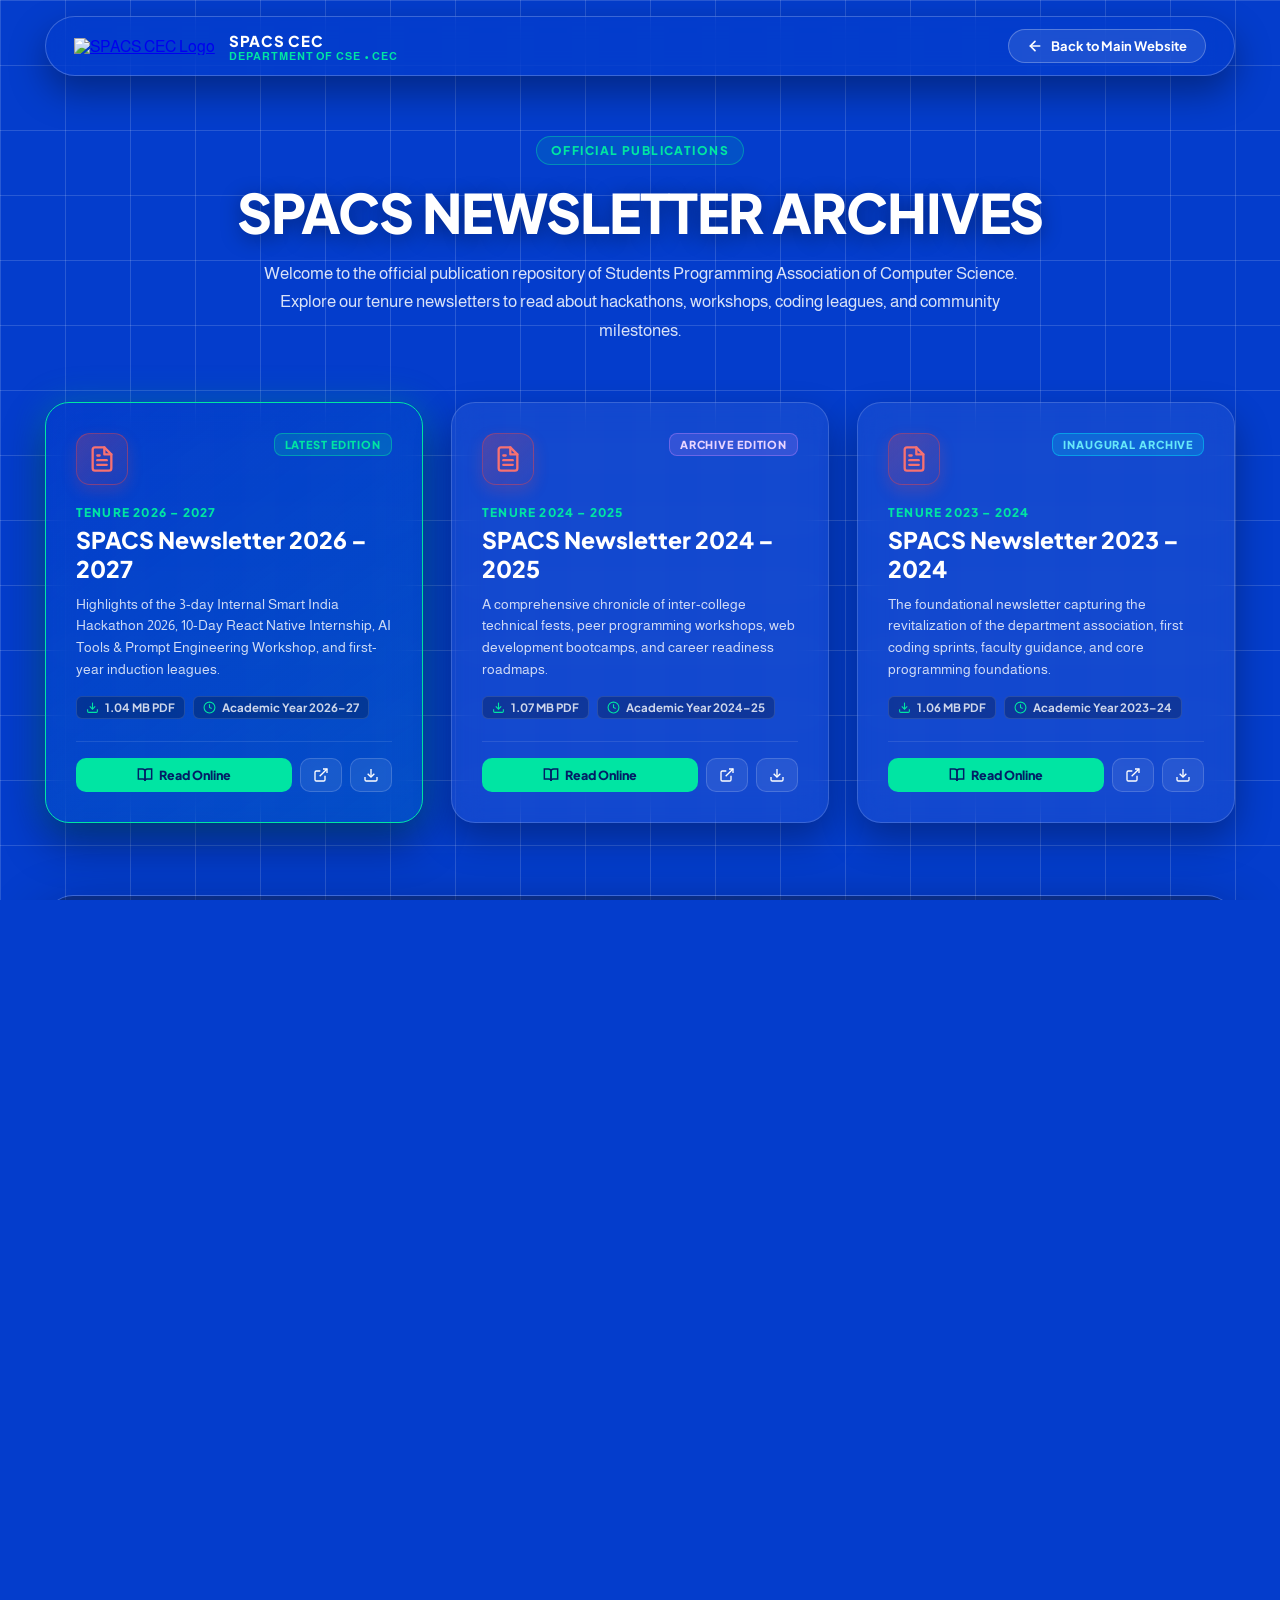
==== commit 6c9f96cd: "Initial commit" ====
--- a/newsletter.html
+++ b/newsletter.html
@@ -49,30 +49,13 @@
 
       <!-- Hero Header -->
       <section class="newsletter-hero-header">
-        <span class="newsletter-eyebrow">// OFFICIAL PUBLICATIONS</span>
+        <span class="newsletter-eyebrow">OFFICIAL PUBLICATIONS</span>
         <h1 class="newsletter-page-title">SPACS NEWSLETTER ARCHIVES</h1>
         <p class="newsletter-page-subtitle">
           Welcome to the official publication repository of Students Programming Association of Computer Science.
           Explore our tenure newsletters to read about hackathons, workshops, coding leagues, and community milestones.
         </p>
       </section>
-
-      <!-- Summary & Controls Bar -->
-      <div class="newsletter-summary-bar glass-container">
-        <div class="summary-stat-pill">
-          <span class="live-dot"></span>
-          <span><strong>3</strong> Official Newsletter Editions Archived</span>
-        </div>
-        <div class="summary-hint">
-          <svg viewBox="0 0 24 24" width="16" height="16" fill="none" stroke="currentColor" stroke-width="2"
-            stroke-linecap="round" stroke-linejoin="round">
-            <circle cx="12" cy="12" r="10"></circle>
-            <line x1="12" y1="16" x2="12" y2="12"></line>
-            <line x1="12" y1="8" x2="12.01" y2="8"></line>
-          </svg>
-          <span>Select an issue below to read live in the interactive reader or download directly</span>
-        </div>
-      </div>
 
       <!-- Editions Cards Grid -->
       <section class="editions-grid" id="editionsGrid">
@@ -100,7 +83,8 @@
             <div class="edition-tenure">TENURE 2026 – 2027</div>
             <h2 class="edition-title">SPACS Newsletter 2026 – 2027</h2>
             <p class="edition-desc">
-              Highlights of the 3-day Internal Smart India Hackathon 2026, 10-Day React Native Internship, AI Tools &amp;
+              Highlights of the 3-day Internal Smart India Hackathon 2026, 10-Day React Native Internship, AI Tools
+              &amp;
               Prompt Engineering Workshop, and first-year induction leagues.
             </p>
 
@@ -246,7 +230,8 @@
             <div class="edition-tenure">TENURE 2023 – 2024</div>
             <h2 class="edition-title">SPACS Newsletter 2023 – 2024</h2>
             <p class="edition-desc">
-              The foundational newsletter capturing the revitalization of the department association, first coding sprints,
+              The foundational newsletter capturing the revitalization of the department association, first coding
+              sprints,
               faculty guidance, and core programming foundations.
             </p>
 
@@ -511,4 +496,4 @@
   </script>
 </body>
 
-</html>
+</html>
--- a/index.css
+++ b/index.css
@@ -31,7 +31,7 @@
 }
 
 section, main, footer {
-  scroll-margin-top: 75px;
+  scroll-margin-top: 85px;
 }
 
 .main-container {
@@ -59,61 +59,156 @@
   z-index: 1;
 }
 
-/* Header Navbar */
+/* Header Navbar - Fully Transparent Backdrop with Floating Waterdrop Capsule */
 .navbar {
-  position: sticky;
+  position: fixed;
   top: 0;
-  z-index: 100;
+  left: 0;
+  right: 0;
+  width: 100%;
+  z-index: 1000;
   display: flex;
   justify-content: space-between;
   align-items: center;
-  padding: 12px clamp(20px, 4vw, 70px);
-  width: 100%;
-  max-width: 1600px;
-  margin: 0 auto;
-  background: rgba(4, 61, 204, 0.88);
-  backdrop-filter: blur(16px);
-  -webkit-backdrop-filter: blur(16px);
-  border-bottom: 1px solid rgba(255, 255, 255, 0.1);
-  transition: all 0.3s ease;
+  padding: 16px clamp(16px, 3.5vw, 60px);
+  background: transparent !important;
+  backdrop-filter: none !important;
+  -webkit-backdrop-filter: none !important;
+  border: none !important;
+  box-shadow: none !important;
+  pointer-events: none; /* Allows clicks outside the floating capsules to pass through */
+  transition: padding 0.35s cubic-bezier(0.16, 1, 0.3, 1);
+}
+
+/* Scrolled state: remains completely transparent while floating capsules adapt */
+.navbar.scrolled {
+  padding: 10px clamp(16px, 3.5vw, 60px);
+  background: transparent !important;
+  backdrop-filter: none !important;
+  -webkit-backdrop-filter: none !important;
+  border: none !important;
+  box-shadow: none !important;
 }
 
 .logo-container {
   display: flex;
   align-items: center;
+  flex-shrink: 0;
+  pointer-events: auto; /* Re-enable clicks */
+}
+
+.logo-container a {
+  display: inline-flex;
+  align-items: center;
+  justify-content: center;
+  padding: 6px 14px;
+  border-radius: 9999px;
+  background: linear-gradient(135deg, rgba(255, 255, 255, 0.15) 0%, rgba(2, 26, 96, 0.52) 40%, rgba(1, 16, 68, 0.68) 100%);
+  backdrop-filter: blur(20px) saturate(180%);
+  -webkit-backdrop-filter: blur(20px) saturate(180%);
+  border: 1px solid rgba(255, 255, 255, 0.22);
+  border-top: 1.5px solid rgba(255, 255, 255, 0.45);
+  border-bottom: 1px solid rgba(0, 229, 163, 0.22);
+  box-shadow: 0 10px 30px -4px rgba(0, 0, 0, 0.35), inset 0 1.2px 2px rgba(255, 255, 255, 0.4);
+  transition: all 0.3s cubic-bezier(0.16, 1, 0.3, 1);
+}
+
+.logo-container a:hover {
+  transform: scale(1.05) translateY(-1px);
+  border-color: rgba(0, 229, 163, 0.45);
+  box-shadow: 0 14px 34px -4px rgba(0, 0, 0, 0.45), 0 0 20px rgba(0, 229, 163, 0.25), inset 0 1.5px 2px rgba(255, 255, 255, 0.5);
 }
 
 .logo-img {
-  height: clamp(38px, 3vw, 48px);
+  height: clamp(34px, 2.6vw, 42px);
   width: auto;
   object-fit: contain;
-}
-
+  transition: transform 0.3s cubic-bezier(0.16, 1, 0.3, 1), filter 0.3s ease;
+}
+
+.logo-container:hover .logo-img {
+  filter: drop-shadow(0 0 10px rgba(0, 229, 163, 0.5));
+}
+
+/* Floating Translucent Waterdrop Curved Box containing all nav functions */
 .nav-menu {
-  display: flex;
-  gap: clamp(20px, 2.5vw, 42px);
-  align-items: center;
+  display: inline-flex;
+  align-items: center;
+  gap: clamp(4px, 0.8vw, 12px);
+  padding: 6px 12px;
+  border-radius: 9999px; /* Waterdrop curved edges */
+  background: linear-gradient(135deg, rgba(255, 255, 255, 0.14) 0%, rgba(2, 28, 98, 0.55) 30%, rgba(1, 16, 68, 0.7) 100%);
+  backdrop-filter: blur(24px) saturate(190%);
+  -webkit-backdrop-filter: blur(24px) saturate(190%);
+  border: 1px solid rgba(255, 255, 255, 0.22);
+  border-top: 1.5px solid rgba(255, 255, 255, 0.45);
+  border-bottom: 1.2px solid rgba(0, 229, 163, 0.25);
+  box-shadow: 0 14px 36px -6px rgba(0, 0, 0, 0.45), 0 0 20px rgba(0, 229, 163, 0.12), inset 0 1.5px 2.5px rgba(255, 255, 255, 0.4), inset 0 -1.2px 2px rgba(0, 229, 163, 0.18);
+  pointer-events: auto; /* Re-enable clicks */
+  transition: all 0.35s cubic-bezier(0.16, 1, 0.3, 1);
+}
+
+/* Scrolled state for the waterdrop box */
+.navbar.scrolled .nav-menu {
+  background: linear-gradient(135deg, rgba(255, 255, 255, 0.18) 0%, rgba(1, 18, 68, 0.78) 35%, rgba(1, 12, 50, 0.88) 100%);
+  border-color: rgba(0, 229, 163, 0.35);
+  border-top-color: rgba(255, 255, 255, 0.5);
+  box-shadow: 0 18px 42px -4px rgba(0, 0, 0, 0.55), 0 0 26px rgba(0, 229, 163, 0.24), inset 0 1.5px 2px rgba(255, 255, 255, 0.5), inset 0 -1.5px 2px rgba(0, 229, 163, 0.25);
+  transform: translateY(-1px);
+}
+
+/* Mobile Menu Button - Hidden on Desktop (> 768px) */
+.mobile-menu-btn {
+  display: none;
+}
+
+.mobile-menu-backdrop {
+  display: none;
 }
 
 .nav-link {
-  color: var(--text-white);
+  color: rgba(255, 255, 255, 0.88);
   text-decoration: none;
-  font-size: clamp(14px, 1vw, 17px);
-  font-weight: 500;
-  font-family: var(--font-body);
-  letter-spacing: 0.04em;
-  transition: opacity 0.2s ease, transform 0.2s ease;
+  font-size: clamp(12px, 0.82vw, 14px);
+  font-weight: 700;
+  font-family: var(--font-display, 'Plus Jakarta Sans', sans-serif);
+  letter-spacing: 0.05em;
+  padding: 6px 12px;
+  border-radius: 9999px;
+  transition: all 0.25s cubic-bezier(0.16, 1, 0.3, 1);
   white-space: nowrap;
+  position: relative;
+  border: 1px solid transparent;
 }
 
 .nav-link:hover {
-  opacity: 0.85;
+  color: #ffffff;
+  background: rgba(255, 255, 255, 0.14);
+  border-color: rgba(255, 255, 255, 0.25);
+  box-shadow: inset 0 1px 1px rgba(255, 255, 255, 0.3);
   transform: translateY(-1px);
 }
 
 .nav-link.active {
   font-weight: 800;
   color: var(--accent-green);
+  background: transparent;
+  border-color: transparent;
+  box-shadow: none;
+  text-shadow: 0 0 10px rgba(0, 229, 163, 0.45);
+}
+
+/* Membership CTA link - seamless, no extra box */
+.nav-cta-link {
+  background: transparent !important;
+  border: 1px solid transparent !important;
+  box-shadow: none !important;
+}
+
+.nav-cta-link:hover {
+  background: rgba(255, 255, 255, 0.14) !important;
+  color: #ffffff !important;
+  box-shadow: none !important;
 }
 
 .nav-newsletter-link {
@@ -122,17 +217,17 @@
 
 .nav-newsletter-link::after {
   content: "PDF";
-  font-size: 8.5px;
+  font-size: 8px;
   font-weight: 800;
   background: var(--accent-green);
   color: #021e66;
-  padding: 1.5px 5px;
+  padding: 1px 4.5px;
   border-radius: 4px;
-  margin-left: 6px;
+  margin-left: 5px;
   vertical-align: middle;
   letter-spacing: 0.05em;
   display: inline-block;
-  line-height: 1;
+  line-height: 1.1;
 }
 
 /* Main Hero Stage */
@@ -146,8 +241,9 @@
   display: flex;
   align-items: center;
   justify-content: center;
-  min-height: clamp(520px, 72vh, 740px);
-  padding: 10px clamp(16px, 3vw, 40px);
+  min-height: clamp(540px, 75vh, 820px);
+  padding: 85px clamp(20px, 4vw, 70px) 20px clamp(20px, 4vw, 70px);
+  overflow: visible;
 }
 
 /* Display Typography Lines */
@@ -420,10 +516,22 @@
 /* Responsive Media Queries for Hero & Navbar */
 @media (max-width: 1200px) {
   .navbar {
-    padding: 12px 30px;
+    padding: 12px 20px;
+  }
+  .navbar.scrolled {
+    padding: 8px 20px;
+  }
+  .nav-menu {
+    gap: 6px;
+    padding: 5px 10px;
+  }
+  .nav-link {
+    font-size: 12px;
+    padding: 5px 9px;
   }
   .hero-stage {
     min-height: clamp(480px, 65vh, 640px);
+    padding-top: 75px;
   }
   .hero-typography {
     min-height: clamp(460px, 62vh, 600px);
@@ -442,129 +550,434 @@
   .seal-badge { top: 60%; left: 74%; width: clamp(115px, 11vw, 180px); }
 }
 
-@media (max-width: 900px) {
+@media (max-width: 992px) {
   .navbar {
-    padding: 10px 20px;
+    padding: 10px 16px;
+  }
+  .navbar.scrolled {
+    padding: 8px 16px;
   }
   .nav-menu {
-    gap: 16px;
-  }
-  .hero-stage {
-    min-height: 480px;
-    padding: 10px 16px;
-  }
-  .hero-typography {
-    min-height: 460px;
-  }
-  .text-line {
-    font-size: clamp(2rem, 7.2vw, 4.2rem);
-  }
-  .line-1 { top: 12%; left: 16%; }
-  .line-2 { top: 35%; left: 4%; }
-  .line-3 { top: 58%; left: 8%; }
-  .doodle-hashtag { top: 4%; left: 4%; width: clamp(80px, 13vw, 140px); }
-  .doodle-loop { top: 8%; left: 62%; width: clamp(90px, 15vw, 170px); }
-  .doodle-arrow { top: 58%; left: -2%; width: clamp(110px, 20vw, 220px); }
-  .card-byte { top: 15%; left: 56%; width: clamp(110px, 14vw, 160px); }
-  .card-nova { top: 52%; left: 26%; width: clamp(110px, 14vw, 160px); }
-  .seal-badge { top: 60%; left: 72%; width: clamp(95px, 13vw, 145px); }
-}
-
-@media (max-width: 600px) {
-  .navbar {
-    padding: 10px 14px;
-    gap: 10px;
-  }
-  .logo-img {
-    height: 34px;
-  }
-  .nav-menu {
-    gap: 6px;
+    gap: 0.5rem;
     overflow-x: auto;
     -webkit-overflow-scrolling: touch;
     scrollbar-width: none;
-    max-width: calc(100% - 65px);
-    padding: 2px 0;
+    max-width: calc(100% - 62px);
+    padding: 4px 8px;
+    border-radius: 9999px;
+    flex-wrap: nowrap;
   }
   .nav-menu::-webkit-scrollbar {
     display: none;
   }
   .nav-link {
-    font-size: 11px;
-    padding: 5px 10px;
-    border-radius: 14px;
-    background: rgba(255, 255, 255, 0.08);
-    border: 1px solid rgba(255, 255, 255, 0.16);
+    font-size: 11.5px;
+    padding: 4px 8px;
+    border-radius: 9999px;
     flex-shrink: 0;
   }
-  .nav-link.active {
-    background: var(--accent-green);
-    color: #02237d;
-    border-color: var(--accent-green);
-    font-weight: 800;
-  }
   .hero-stage {
-    min-height: 440px;
-    padding: 8px 10px;
+    min-height: 480px;
+    padding: 70px 16px 10px 16px;
   }
   .hero-typography {
-    min-height: 420px;
+    min-height: 460px;
   }
   .text-line {
-    font-size: clamp(1.65rem, 7.2vw, 2.5rem);
-    letter-spacing: -0.03em;
-  }
-  .line-1 { top: 10%; left: 4%; }
-  .line-2 { top: 29%; left: 4%; }
-  .line-3 { top: 48%; left: 4%; }
-  .doodle-hashtag { top: 2%; left: 2%; width: 55px; opacity: 0.65; }
-  .doodle-loop { top: 25%; right: 2%; left: auto; width: 65px; opacity: 0.55; }
-  .doodle-arrow { top: 52%; left: 40%; width: 85px; opacity: 0.55; }
+    font-size: clamp(2rem, 7.2vw, 4.2rem);
+  }
+  .line-1 { top: 10%; left: 18%; }
+  .line-2 { top: 35%; left: 4%; }
+  .line-3 { top: 60%; left: 10%; }
+  .doodle-hashtag { top: 3%; left: 4%; width: clamp(70px, 12vw, 130px); }
+  .doodle-loop { top: 8%; left: 62%; width: clamp(80px, 14vw, 160px); }
+  .doodle-arrow { top: 58%; left: -2%; width: clamp(100px, 18vw, 200px); }
+  .card-byte { top: 15%; left: 56%; width: clamp(110px, 14vw, 160px); }
+  .card-nova { top: 50%; left: 28%; width: clamp(110px, 14vw, 160px); }
+  .seal-badge { top: 60%; left: 72%; width: clamp(95px, 13vw, 145px); }
+}
+
+/* Phone & Mobile Viewport: Strict Orientation Parity */
+@media (max-width: 768px) {
+  /* 1. Header & Navigation Bar (Logo Left, Translucent Waterdrop Menu Key Right) */
+  .navbar {
+    padding: 12px 16px !important;
+    display: flex !important;
+    justify-content: space-between !important;
+    align-items: center !important;
+    background: transparent !important;
+    border: none !important;
+    position: fixed !important;
+    top: 0 !important;
+    left: 0 !important;
+    right: 0 !important;
+    width: 100% !important;
+    z-index: 1000 !important;
+    pointer-events: none !important;
+  }
+
+  .navbar.scrolled {
+    padding: 9px 16px !important;
+    background: transparent !important;
+    border: none !important;
+  }
+
+  .logo-container {
+    display: flex !important;
+    align-items: center !important;
+    flex-shrink: 0 !important;
+    pointer-events: auto !important;
+  }
+
+  .logo-container a {
+    padding: 4px 10px !important;
+  }
+
+  .logo-img {
+    height: 28px !important;
+    width: auto !important;
+  }
+
+  /* Translucent Waterdrop Curved Edges Menu Key at Top-Right Corner */
+  .mobile-menu-btn {
+    display: flex !important;
+    flex-direction: column !important;
+    justify-content: center !important;
+    align-items: center !important;
+    gap: 4.5px !important;
+    width: 42px !important;
+    height: 42px !important;
+    padding: 0 !important;
+    border-radius: 9999px !important; /* Waterdrop curved edges */
+    background: linear-gradient(135deg, rgba(255, 255, 255, 0.16) 0%, rgba(2, 26, 96, 0.58) 40%, rgba(1, 16, 68, 0.75) 100%) !important;
+    backdrop-filter: blur(20px) saturate(180%) !important;
+    -webkit-backdrop-filter: blur(20px) saturate(180%) !important;
+    border: 1px solid rgba(255, 255, 255, 0.24) !important;
+    border-top: 1.5px solid rgba(255, 255, 255, 0.48) !important;
+    border-bottom: 1px solid rgba(0, 229, 163, 0.25) !important;
+    box-shadow: 0 10px 30px -4px rgba(0, 0, 0, 0.4), inset 0 1.2px 2px rgba(255, 255, 255, 0.4) !important;
+    cursor: pointer !important;
+    pointer-events: auto !important;
+    transition: all 0.3s cubic-bezier(0.16, 1, 0.3, 1) !important;
+    z-index: 1002 !important;
+    margin-left: auto !important;
+  }
+
+  .mobile-menu-btn:hover,
+  .mobile-menu-btn:active {
+    transform: scale(1.05) translateY(-1px) !important;
+    border-color: rgba(0, 229, 163, 0.5) !important;
+    box-shadow: 0 14px 34px -4px rgba(0, 0, 0, 0.45), 0 0 18px rgba(0, 229, 163, 0.3), inset 0 1.5px 2px rgba(255, 255, 255, 0.5) !important;
+  }
+
+  /* 3 Horizontal Lines */
+  .hamburger-bar {
+    display: block !important;
+    width: 19px !important;
+    height: 2px !important;
+    background: #ffffff !important;
+    border-radius: 2px !important;
+    transition: transform 0.3s ease, opacity 0.2s ease, background-color 0.25s ease !important;
+    transform-origin: center !important;
+  }
+
+  /* Transform into 'X' when open */
+  .mobile-menu-btn.active .hamburger-bar:nth-child(1) {
+    transform: translateY(6.5px) rotate(45deg) !important;
+    background: var(--accent-green) !important;
+  }
+
+  .mobile-menu-btn.active .hamburger-bar:nth-child(2) {
+    opacity: 0 !important;
+    transform: scaleX(0) !important;
+  }
+
+  .mobile-menu-btn.active .hamburger-bar:nth-child(3) {
+    transform: translateY(-6.5px) rotate(-45deg) !important;
+    background: var(--accent-green) !important;
+  }
+
+  .mobile-menu-btn.active {
+    border-color: var(--accent-green) !important;
+    box-shadow: 0 0 20px rgba(0, 229, 163, 0.4), inset 0 1.2px 2px rgba(255, 255, 255, 0.45) !important;
+  }
+
+  /* Navigation Menu Container - Collapsed by Default on Mobile */
+  .nav-menu {
+    display: none !important;
+  }
+
+  /* Opened Mobile Menu - Translucent Waterdrop Dropdown Capsule */
+  .nav-menu.open {
+    display: flex !important;
+    flex-direction: column !important;
+    position: fixed !important;
+    top: 66px !important;
+    right: 14px !important;
+    width: min(290px, calc(100vw - 28px)) !important;
+    max-height: calc(100vh - 82px) !important;
+    overflow-y: auto !important;
+    padding: 14px 12px !important;
+    border-radius: 22px !important; /* Waterdrop curved edges */
+    background: linear-gradient(135deg, rgba(255, 255, 255, 0.16) 0%, rgba(2, 22, 82, 0.92) 35%, rgba(1, 14, 56, 0.97) 100%) !important;
+    backdrop-filter: blur(28px) saturate(200%) !important;
+    -webkit-backdrop-filter: blur(28px) saturate(200%) !important;
+    border: 1px solid rgba(255, 255, 255, 0.22) !important;
+    border-top: 1.5px solid rgba(255, 255, 255, 0.48) !important;
+    border-bottom: 1.5px solid rgba(0, 229, 163, 0.35) !important;
+    box-shadow: 0 20px 50px rgba(0, 0, 0, 0.7), 0 0 30px rgba(0, 229, 163, 0.2), inset 0 1.5px 2px rgba(255, 255, 255, 0.45) !important;
+    gap: 5px !important;
+    z-index: 1001 !important;
+    pointer-events: auto !important;
+    animation: waterdropDropdown 0.26s cubic-bezier(0.16, 1, 0.3, 1) forwards !important;
+  }
+
+  @keyframes waterdropDropdown {
+    0% {
+      opacity: 0;
+      transform: translateY(-10px) scale(0.96);
+    }
+    100% {
+      opacity: 1;
+      transform: translateY(0) scale(1);
+    }
+  }
+
+  .nav-menu.open .nav-link {
+    font-size: 13px !important;
+    font-weight: 700 !important;
+    padding: 9px 14px !important;
+    width: 100% !important;
+    border-radius: 12px !important;
+    display: flex !important;
+    align-items: center !important;
+    justify-content: flex-start !important;
+    background: rgba(255, 255, 255, 0.05) !important;
+    border: 1px solid rgba(255, 255, 255, 0.08) !important;
+    color: rgba(255, 255, 255, 0.92) !important;
+    transition: all 0.2s ease !important;
+  }
+
+  .nav-menu.open .nav-link:hover,
+  .nav-menu.open .nav-link:active {
+    background: rgba(0, 229, 163, 0.16) !important;
+    color: var(--accent-green) !important;
+    border-color: rgba(0, 229, 163, 0.35) !important;
+    transform: translateX(3px) !important;
+  }
+
+  .nav-menu.open .nav-link.active {
+    color: var(--accent-green) !important;
+    font-weight: 800 !important;
+    background: rgba(0, 229, 163, 0.14) !important;
+    border-color: rgba(0, 229, 163, 0.35) !important;
+    text-shadow: 0 0 10px rgba(0, 229, 163, 0.4) !important;
+  }
+
+  .mobile-menu-backdrop {
+    display: none;
+    position: fixed !important;
+    inset: 0 !important;
+    background: rgba(0, 0, 0, 0.45) !important;
+    backdrop-filter: blur(4px) !important;
+    -webkit-backdrop-filter: blur(4px) !important;
+    z-index: 1000 !important;
+    pointer-events: auto !important;
+  }
+
+  .mobile-menu-backdrop.active {
+    display: block !important;
+  }
+
+  /* 2. Hero Section: Exact Desktop Spatial Positions & Proportional Scaling */
+  .hero-stage {
+    min-height: clamp(390px, 62vh, 520px) !important;
+    padding: 68px 12px 10px 12px !important;
+  }
+
+  .hero-typography {
+    min-height: clamp(370px, 58vh, 490px) !important;
+    position: relative !important;
+    width: 100% !important;
+  }
+
+  .text-line {
+    font-size: clamp(1.75rem, 8.5vw, 4.5rem) !important;
+    letter-spacing: -0.035em !important;
+    line-height: 0.92 !important;
+  }
+
+  /* Keep exact relative spatial coordinates matching desktop */
+  .line-1 {
+    top: 9% !important;
+    left: 17% !important;
+    right: auto !important;
+  }
+
+  .line-2 {
+    top: 35% !important;
+    left: 4% !important;
+    right: auto !important;
+  }
+
+  .line-3 {
+    top: 61% !important;
+    left: 9% !important;
+    right: auto !important;
+  }
+
+  .doodle-hashtag {
+    top: 3% !important;
+    left: 4% !important;
+    width: clamp(50px, 12vw, 75px) !important;
+    opacity: 0.6 !important;
+  }
+
+  .doodle-loop {
+    top: 10% !important;
+    left: 64% !important;
+    right: auto !important;
+    width: clamp(55px, 13vw, 85px) !important;
+    opacity: 0.55 !important;
+  }
+
+  .doodle-arrow {
+    top: 55% !important;
+    left: 0% !important;
+    width: clamp(65px, 16vw, 110px) !important;
+    opacity: 0.55 !important;
+  }
+
+  /* Proportional Avatar Cards & Emblem preserving spatial layout */
   .card-byte {
-    top: 4%;
-    right: 4%;
-    left: auto;
-    width: clamp(95px, 28vw, 120px);
-    border-radius: 18px;
-    padding: 7px 5px;
-    transform: rotate(10deg);
-  }
+    top: 14% !important;
+    left: 56% !important;
+    right: auto !important;
+    width: clamp(96px, 24vw, 145px) !important;
+    transform: rotate(15deg) !important;
+    border-radius: 16px !important;
+    padding: 6px 5px !important;
+  }
+
   .card-nova {
-    top: 66%;
-    left: 4%;
-    width: clamp(100px, 29vw, 125px);
-    border-radius: 18px;
-    padding: 7px 5px;
-    transform: rotate(-6deg);
-  }
+    top: 49% !important;
+    left: 28% !important;
+    right: auto !important;
+    width: clamp(98px, 24vw, 145px) !important;
+    transform: rotate(-7.5deg) !important;
+    border-radius: 16px !important;
+    padding: 6px 5px !important;
+  }
+
   .seal-badge {
-    top: 66%;
-    right: 6%;
-    left: auto;
-    width: clamp(88px, 25vw, 110px);
-  }
+    top: 59% !important;
+    left: 71% !important;
+    right: auto !important;
+    width: clamp(84px, 21vw, 125px) !important;
+  }
+
   .glass-card .avatar-container {
-    width: clamp(48px, 13vw, 56px);
-    height: clamp(48px, 13vw, 56px);
-    margin-bottom: 4px;
-  }
+    width: clamp(38px, 9vw, 50px) !important;
+    height: clamp(38px, 9vw, 50px) !important;
+    margin-bottom: 3px !important;
+  }
+
   .glass-card .member-name {
-    font-size: 12px;
-  }
+    font-size: clamp(10.5px, 2.7vw, 13.5px) !important;
+  }
+
   .glass-card .member-role {
-    font-size: 9.5px;
-  }
-}
-
-@media (max-width: 380px) {
+    font-size: clamp(8px, 2vw, 10.5px) !important;
+  }
+}
+
+@media (max-width: 480px) {
+  .navbar {
+    padding: 8px 12px !important;
+  }
+
+  .logo-container a {
+    padding: 3px 8px !important;
+  }
+
+  .logo-img {
+    height: 26px !important;
+  }
+
+  .mobile-menu-btn {
+    width: 38px !important;
+    height: 38px !important;
+    gap: 4px !important;
+  }
+
+  .hamburger-bar {
+    width: 17px !important;
+  }
+
+  .mobile-menu-btn.active .hamburger-bar:nth-child(1) {
+    transform: translateY(6px) rotate(45deg) !important;
+  }
+
+  .mobile-menu-btn.active .hamburger-bar:nth-child(3) {
+    transform: translateY(-6px) rotate(-45deg) !important;
+  }
+
+  .nav-menu.open {
+    top: 58px !important;
+    right: 10px !important;
+    width: calc(100vw - 20px) !important;
+    padding: 12px 10px !important;
+    border-radius: 20px !important;
+  }
+
+  .nav-menu.open .nav-link {
+    font-size: 12.5px !important;
+    padding: 8px 12px !important;
+  }
+
+  .hero-stage {
+    min-height: clamp(350px, 56vh, 440px) !important;
+    padding: 62px 10px 8px 10px !important;
+  }
+
+  .hero-typography {
+    min-height: clamp(330px, 52vh, 410px) !important;
+  }
+
   .text-line {
-    font-size: clamp(1.45rem, 6.8vw, 1.8rem);
-  }
-  .card-byte { width: 90px; }
-  .card-nova { width: 92px; }
-  .seal-badge { width: 82px; }
-  .hero-stage { min-height: 410px; }
-  .hero-typography { min-height: 390px; }
+    font-size: clamp(1.45rem, 7.8vw, 2.3rem) !important;
+  }
+
+  .card-byte {
+    width: clamp(82px, 22vw, 105px) !important;
+    top: 13% !important;
+    left: 56% !important;
+  }
+
+  .card-nova {
+    width: clamp(84px, 22vw, 105px) !important;
+    top: 49% !important;
+    left: 26% !important;
+  }
+
+  .seal-badge {
+    width: clamp(74px, 19vw, 92px) !important;
+    top: 59% !important;
+    left: 70% !important;
+  }
+
+  .glass-card .avatar-container {
+    width: 34px !important;
+    height: 34px !important;
+  }
+
+  .glass-card .member-name {
+    font-size: 10px !important;
+  }
+
+  .glass-card .member-role {
+    font-size: 7.5px !important;
+  }
 }
 
 /* ==========================================================================
@@ -1180,25 +1593,38 @@
 }
 
 .partner-logo-box {
-  width: 58px;
-  height: 58px;
-  border-radius: 18px;
-  background: rgba(0, 229, 163, 0.14);
-  border: 1.5px solid rgba(0, 229, 163, 0.4);
-  color: var(--accent-green);
+  width: clamp(64px, 5.5vw, 80px);
+  height: clamp(64px, 5.5vw, 80px);
+  border-radius: 50%;
+  background: #ffffff;
+  border: 2px solid rgba(255, 255, 255, 0.5);
   display: flex;
   align-items: center;
   justify-content: center;
   margin-bottom: 16px;
-  transition: transform 0.3s ease, background 0.3s ease, color 0.3s ease;
-  box-shadow: 0 0 16px rgba(0, 229, 163, 0.2);
+  padding: 4px;
+  overflow: hidden;
+  box-shadow: 0 10px 25px rgba(0, 0, 0, 0.35), 0 0 20px rgba(0, 229, 163, 0.25);
+  transition: transform 0.35s cubic-bezier(0.16, 1, 0.3, 1), border-color 0.35s ease, box-shadow 0.35s ease;
+}
+
+.partner-logo-img {
+  width: 100%;
+  height: 100%;
+  object-fit: contain;
+  border-radius: 50%;
+  display: block;
+  transition: transform 0.35s ease;
 }
 
 .partner-card:hover .partner-logo-box {
-  transform: scale(1.1);
-  background: var(--accent-green);
-  color: #02237d;
-  box-shadow: 0 0 28px rgba(0, 229, 163, 0.5);
+  transform: scale(1.08) translateY(-2px);
+  border-color: var(--accent-green);
+  box-shadow: 0 14px 35px rgba(0, 0, 0, 0.45), 0 0 30px rgba(0, 229, 163, 0.6);
+}
+
+.partner-card:hover .partner-logo-img {
+  transform: scale(1.05);
 }
 
 .partner-title {
@@ -2158,7 +2584,7 @@
 }
 
 /* ==========================================================================
-   UNIFIED RESPONSIVE MEDIA QUERIES
+   UNIFIED RESPONSIVE MEDIA QUERIES - STRICT ORIENTATION PARITY
    ========================================================================== */
 @media (max-width: 1024px) {
   .excom-card {
@@ -2169,305 +2595,588 @@
 }
 
 @media (max-width: 992px) {
-  .tracks-grid {
-    grid-template-columns: 1fr;
-    gap: 28px;
-  }
+  .pillars-grid-v2 {
+    grid-template-columns: repeat(4, 1fr);
+    gap: 14px;
+  }
+  .footer-container {
+    grid-template-columns: 1.5fr 1fr 1fr;
+    gap: 20px;
+  }
+}
+
+/* Phone & Tablet: Core Responsive Architecture (<= 768px) */
+@media (max-width: 768px) {
+  /* Zero Horizontal Scroll Enforced */
+  html, body {
+    overflow-x: hidden !important;
+    max-width: 100% !important;
+    width: 100% !important;
+  }
+
+  .section {
+    padding: clamp(24px, 4vh, 48px) clamp(12px, 3vw, 24px) !important;
+  }
+
+  .section-header {
+    margin-bottom: clamp(16px, 3vh, 26px) !important;
+  }
+
+  .section-title {
+    font-size: clamp(1.6rem, 5.8vw, 2.4rem) !important;
+  }
+
+  .section-subtitle {
+    font-size: clamp(12px, 2.6vw, 15px) !important;
+  }
+
+  .title-underline {
+    width: 50px !important;
+    height: 3px !important;
+    margin-top: 8px !important;
+  }
+
+  /* 2. Community Hub Stats: 3-column horizontal row */
+  .community-stats-grid {
+    display: grid !important;
+    grid-template-columns: repeat(3, 1fr) !important;
+    gap: clamp(6px, 1.8vw, 14px) !important;
+    text-align: center !important;
+  }
+
+  .stat-item {
+    padding: 8px 4px !important;
+    background: rgba(255, 255, 255, 0.05) !important;
+    border-radius: 12px !important;
+    border: 1px solid rgba(255, 255, 255, 0.1) !important;
+  }
+
+  .stat-label {
+    font-size: clamp(8px, 1.8vw, 10.5px) !important;
+    letter-spacing: 0.04em !important;
+  }
+
+  .stat-value {
+    font-size: clamp(1rem, 4vw, 1.5rem) !important;
+  }
+
+  .community-actions {
+    display: flex !important;
+    flex-direction: row !important;
+    gap: 8px !important;
+    flex-wrap: wrap !important;
+  }
+
+  .cta-pill {
+    flex: 1 !important;
+    justify-content: center !important;
+    padding: 10px 16px !important;
+    font-size: clamp(12px, 2.5vw, 14px) !important;
+    min-height: 40px !important;
+  }
+
+  /* 3. Merged About & Pillars: Row 1 Side-by-Side 2-Column (1.2fr 1fr) */
   .about-split-grid {
-    grid-template-columns: 1fr;
-    gap: 24px;
-  }
+    display: grid !important;
+    grid-template-columns: 1.2fr 1fr !important;
+    gap: 0.65rem !important;
+    align-items: stretch !important;
+  }
+
   .who-we-are-card,
   .core-mission-card {
-    grid-column: span 1 / -1;
-  }
+    grid-column: span 1 !important;
+    padding: 0.85rem !important;
+    border-radius: 18px !important;
+    display: flex !important;
+    flex-direction: column !important;
+    justify-content: space-between !important;
+  }
+
+  .about-card-title,
+  .mission-card-title {
+    font-size: clamp(14px, 3.2vw, 18px) !important;
+    margin-bottom: 6px !important;
+  }
+
+  .about-card-desc,
+  .mission-card-desc {
+    font-size: clamp(0.7rem, 2.5vw, 0.95rem) !important;
+    line-height: 1.45 !important;
+  }
+
+  .who-highlights-divider {
+    margin: 10px 0 8px 0 !important;
+  }
+
+  .who-highlights-grid {
+    display: grid !important;
+    grid-template-columns: 1fr !important;
+    gap: 6px !important;
+  }
+
+  .who-highlight-item {
+    display: flex !important;
+    align-items: center !important;
+    gap: 6px !important;
+    font-size: clamp(0.65rem, 2.2vw, 0.82rem) !important;
+  }
+
+  .check-icon-circle {
+    width: 18px !important;
+    height: 18px !important;
+    flex-shrink: 0 !important;
+  }
+
+  .check-icon-circle svg {
+    width: 10px !important;
+    height: 10px !important;
+  }
+
+  .mission-window-bar {
+    padding: 4px 8px !important;
+    margin-bottom: 6px !important;
+  }
+
+  .mission-file-name {
+    font-size: 9.5px !important;
+  }
+
+  .window-dots-group {
+    gap: 4px !important;
+  }
+
+  .window-dot {
+    width: 7px !important;
+    height: 7px !important;
+  }
+
+  .mission-footer-bar {
+    padding: 6px 8px !important;
+    margin-top: 8px !important;
+    display: flex !important;
+    justify-content: space-between !important;
+    flex-wrap: wrap !important;
+    gap: 4px !important;
+  }
+
+  .mission-status-code,
+  .mission-dept-tag {
+    font-size: clamp(7.5px, 1.8vw, 9px) !important;
+  }
+
+  /* 3. Merged About & Pillars: Row 2 - 4 Pillars Horizontal 4-Track */
   .pillars-grid-v2 {
-    grid-template-columns: repeat(2, 1fr);
-    gap: 18px;
-  }
+    display: grid !important;
+    grid-auto-flow: column !important;
+    grid-auto-columns: clamp(140px, 46%, 220px) !important;
+    overflow-x: auto !important;
+    scroll-snap-type: x mandatory !important;
+    -webkit-overflow-scrolling: touch !important;
+    scrollbar-width: none !important;
+    gap: 0.6rem !important;
+    padding: 4px 2px 10px 2px !important;
+  }
+
+  .pillars-grid-v2::-webkit-scrollbar {
+    display: none !important;
+  }
+
+  .pillar-card-v2 {
+    scroll-snap-align: start !important;
+    padding: 12px 10px !important;
+    border-radius: 16px !important;
+    display: flex !important;
+    flex-direction: column !important;
+    height: 100% !important;
+  }
+
+  .pillar-card-top {
+    margin-bottom: 8px !important;
+  }
+
+  .pillar-icon-box-v2 {
+    width: 34px !important;
+    height: 34px !important;
+  }
+
+  .pillar-icon-box-v2 svg {
+    width: 18px !important;
+    height: 18px !important;
+  }
+
+  .pillar-mono-pill {
+    font-size: 9px !important;
+    padding: 2px 6px !important;
+  }
+
+  .pillar-card-title {
+    font-size: clamp(12.5px, 2.6vw, 14.5px) !important;
+    margin-bottom: 4px !important;
+  }
+
+  .pillar-card-desc {
+    font-size: clamp(10.5px, 2.2vw, 12px) !important;
+    line-height: 1.4 !important;
+  }
+
+  /* 5. Core Tech Tracks: 2-Column Side-by-Side Split (1fr 1fr) */
+  .tracks-grid {
+    display: grid !important;
+    grid-template-columns: 1fr 1fr !important;
+    gap: 0.75rem !important;
+    align-items: stretch !important;
+  }
+
+  .tracks-left-col {
+    display: flex !important;
+    flex-direction: column !important;
+    justify-content: center !important;
+  }
+
+  .tracks-heading {
+    font-size: clamp(14px, 3.4vw, 19px) !important;
+    margin-bottom: 6px !important;
+  }
+
+  .tracks-text {
+    font-size: clamp(11px, 2.3vw, 13px) !important;
+    line-height: 1.45 !important;
+    margin-bottom: 6px !important;
+  }
+
+  .tracks-box-card {
+    padding: 12px 14px !important;
+    border-radius: 16px !important;
+    display: flex !important;
+    flex-direction: column !important;
+    gap: 10px !important;
+    justify-content: center !important;
+  }
+
+  .skill-bar-item {
+    display: flex !important;
+    flex-direction: column !important;
+    gap: 4px !important;
+  }
+
+  .skill-info {
+    display: flex !important;
+    justify-content: space-between !important;
+  }
+
+  .skill-name {
+    font-size: clamp(11px, 2.4vw, 13px) !important;
+  }
+
+  .skill-percentage {
+    font-size: clamp(10px, 2.2vw, 12px) !important;
+  }
+
+  .progress-track {
+    height: 6px !important;
+    border-radius: 4px !important;
+  }
+
+  /* 5. Collaborative Partners: 3-Column Horizontal Row (repeat(3, 1fr)) */
+  .partners-grid {
+    display: grid !important;
+    grid-template-columns: repeat(3, 1fr) !important;
+    gap: 0.5rem !important;
+  }
+
+  .partner-card {
+    padding: 0.75rem !important;
+    border-radius: 16px !important;
+    text-align: center !important;
+    display: flex !important;
+    flex-direction: column !important;
+    align-items: center !important;
+  }
+
+  .partner-logo-box {
+    width: clamp(40px, 9.5vw, 56px) !important;
+    height: clamp(40px, 9.5vw, 56px) !important;
+    padding: 3px !important;
+    margin-bottom: 8px !important;
+  }
+
+  .partner-title {
+    font-size: clamp(12px, 2.8vw, 15px) !important;
+    margin-bottom: 2px !important;
+  }
+
+  .partner-subtitle {
+    font-size: clamp(7.5px, 1.7vw, 9.5px) !important;
+    letter-spacing: 0.03em !important;
+    margin-bottom: 4px !important;
+    line-height: 1.2 !important;
+  }
+
+  .partner-desc {
+    font-size: clamp(9.5px, 2vw, 11.5px) !important;
+    line-height: 1.35 !important;
+  }
+
+  /* 6. Executive Committee: Multi-Column Horizontal Layout (2-Card Row) */
+  .excom-grid {
+    gap: 0.6rem !important;
+    padding: 6px 0 14px 0 !important;
+  }
+
+  .excom-card {
+    flex: 0 0 calc((100% - 0.6rem) / 2) !important;
+    width: calc((100% - 0.6rem) / 2) !important;
+    min-width: calc((100% - 0.6rem) / 2) !important;
+    padding: 14px 8px !important;
+    border-radius: 18px !important;
+  }
+
+  .excom-avatar-wrapper {
+    width: clamp(75px, 20vw, 95px) !important;
+    height: clamp(75px, 20vw, 95px) !important;
+    margin-bottom: 8px !important;
+  }
+
+  .excom-badge {
+    font-size: 8.5px !important;
+    padding: 2px 7px !important;
+    margin-bottom: 6px !important;
+  }
+
+  .excom-name {
+    font-size: clamp(12.5px, 3vw, 14.5px) !important;
+    margin-bottom: 2px !important;
+  }
+
+  .excom-role {
+    font-size: clamp(10.5px, 2.4vw, 12px) !important;
+    margin-bottom: 2px !important;
+  }
+
+  .excom-college {
+    font-size: 8.5px !important;
+    margin-bottom: 8px !important;
+  }
+
+  .excom-social-links {
+    gap: 6px !important;
+  }
+
+  .social-icon-btn {
+    width: 26px !important;
+    height: 26px !important;
+  }
+
+  .social-icon-btn svg {
+    width: 13px !important;
+    height: 13px !important;
+  }
+
+  /* 7. Nodal Officer: Side-by-Side Profile & Info */
   .nodal-card {
-    grid-template-columns: 1fr;
-    text-align: center;
-    padding: 24px 20px;
-    gap: 20px;
-  }
+    display: grid !important;
+    grid-template-columns: auto 1fr !important;
+    gap: 14px !important;
+    padding: 16px 14px !important;
+    text-align: left !important;
+    align-items: center !important;
+  }
+
+  .profile-frame {
+    width: clamp(95px, 25vw, 135px) !important;
+    height: clamp(120px, 32vw, 175px) !important;
+    border-radius: 16px !important;
+    margin: 0 !important;
+  }
+
   .nodal-info-col {
-    align-items: center;
-  }
-  .profile-frame {
-    width: clamp(180px, 35vw, 240px);
-    height: clamp(210px, 42vw, 290px);
-    margin: 0 auto;
-  }
+    align-items: flex-start !important;
+  }
+
+  .officer-name {
+    font-size: clamp(15px, 3.6vw, 20px) !important;
+  }
+
+  .officer-designation {
+    font-size: clamp(11.5px, 2.5vw, 13px) !important;
+  }
+
+  .officer-dept {
+    font-size: clamp(10.5px, 2.2vw, 12px) !important;
+    margin-bottom: 6px !important;
+  }
+
   .officer-quote {
-    border-left: none;
-    border-top: 3px solid var(--accent-green);
-    border-radius: 0 0 14px 14px;
-    padding: 14px 16px;
-    margin-bottom: 16px;
-  }
-  .quote-icon {
-    display: none;
-  }
+    padding: 8px 12px !important;
+    margin-bottom: 10px !important;
+    border-left: 2.5px solid var(--accent-green) !important;
+    border-top: none !important;
+    border-radius: 0 10px 10px 0 !important;
+  }
+
+  .officer-quote p {
+    font-size: clamp(10.5px, 2.2vw, 12px) !important;
+    line-height: 1.4 !important;
+  }
+
+  .contact-pill {
+    padding: 6px 12px !important;
+    font-size: 11px !important;
+    min-height: 36px !important;
+  }
+
+  /* 7. Registration Form: 2-Column Side-by-Side Inputs */
+  .glass-form-card {
+    padding: 18px 14px !important;
+    border-radius: 20px !important;
+  }
+
+  .form-row {
+    display: grid !important;
+    grid-template-columns: repeat(2, 1fr) !important;
+    gap: 10px !important;
+  }
+
+  .form-group label {
+    font-size: clamp(10.5px, 2.2vw, 12px) !important;
+    margin-bottom: 4px !important;
+  }
+
+  .form-group input,
+  .form-group select {
+    padding: 8px 12px !important;
+    font-size: clamp(11.5px, 2.4vw, 13px) !important;
+    min-height: 40px !important;
+    border-radius: 12px !important;
+  }
+
+  .checkbox-grid {
+    display: grid !important;
+    grid-template-columns: repeat(2, 1fr) !important;
+    gap: 8px !important;
+  }
+
+  .custom-checkbox {
+    padding: 8px 10px !important;
+    min-height: 40px !important;
+    border-radius: 12px !important;
+  }
+
+  .cb-label {
+    font-size: clamp(10.5px, 2.2vw, 12px) !important;
+  }
+
+  .submit-btn {
+    min-height: 44px !important;
+    font-size: clamp(13px, 2.8vw, 15px) !important;
+    padding: 10px 18px !important;
+  }
+
+  /* 7. Contact Footer: Multi-Column Orientation */
+  .site-footer {
+    padding: 24px 14px 14px !important;
+  }
+
   .footer-container {
-    grid-template-columns: 1fr 1fr;
-    gap: 24px;
-  }
-}
-
-@media (max-width: 768px) {
+    display: grid !important;
+    grid-template-columns: 1.2fr 1fr 1fr !important;
+    gap: 14px !important;
+  }
+
+  .footer-brand-title {
+    font-size: clamp(14px, 3.2vw, 18px) !important;
+  }
+
+  .footer-desc {
+    font-size: clamp(10px, 2vw, 11.5px) !important;
+  }
+
+  .footer-heading {
+    font-size: clamp(11.5px, 2.4vw, 13px) !important;
+    margin-bottom: 6px !important;
+  }
+
+  .footer-links a,
+  .contact-item {
+    font-size: clamp(10px, 2vw, 11.5px) !important;
+    gap: 6px !important;
+  }
+}
+
+/* Small Phone Viewports: <= 480px */
+@media (max-width: 480px) {
+  .section {
+    padding: clamp(20px, 3.5vh, 36px) clamp(10px, 2.5vw, 16px) !important;
+  }
+
+  .about-split-grid {
+    grid-template-columns: 1.15fr 1fr !important;
+    gap: 0.5rem !important;
+  }
+
+  .who-we-are-card,
+  .core-mission-card {
+    padding: 0.75rem !important;
+    border-radius: 16px !important;
+  }
+
+  .about-card-desc,
+  .mission-card-desc {
+    font-size: clamp(0.68rem, 2.4vw, 0.82rem) !important;
+  }
+
+  .pillars-grid-v2 {
+    grid-auto-columns: clamp(130px, 46%, 175px) !important;
+    gap: 0.5rem !important;
+  }
+
+  .tracks-grid {
+    gap: 0.5rem !important;
+  }
+
+  .tracks-box-card {
+    padding: 10px 10px !important;
+    gap: 8px !important;
+  }
+
+  .partners-grid {
+    gap: 0.35rem !important;
+  }
+
+  .partner-card {
+    padding: 0.55rem 0.35rem !important;
+    border-radius: 12px !important;
+  }
+
+  .partner-desc {
+    font-size: clamp(8.5px, 1.9vw, 10px) !important;
+  }
+
+  .excom-grid {
+    gap: 0.5rem !important;
+  }
+
   .excom-card {
-    flex: 0 0 calc((100% - 18px) / 2);
-    width: calc((100% - 18px) / 2);
-    min-width: calc((100% - 18px) / 2);
-  }
-  .excom-nav-controls {
-    position: static;
-    margin-top: 12px;
-  }
+    flex: 0 0 calc((100% - 0.5rem) / 2) !important;
+    width: calc((100% - 0.5rem) / 2) !important;
+    min-width: calc((100% - 0.5rem) / 2) !important;
+    padding: 10px 6px !important;
+    border-radius: 14px !important;
+  }
+
+  .excom-avatar-wrapper {
+    width: clamp(65px, 18vw, 80px) !important;
+    height: clamp(65px, 18vw, 80px) !important;
+  }
+
   .footer-container {
-    grid-template-columns: 1fr;
-    gap: 22px;
-  }
-}
-
-@media (max-width: 600px) {
-  .section {
-    padding: clamp(24px, 3.8vh, 36px) clamp(14px, 3.5vw, 20px);
-  }
-  .section-header {
-    margin-bottom: 18px;
-  }
-  .section-title {
-    font-size: clamp(1.65rem, 6.5vw, 2.2rem);
-  }
-  .section-subtitle {
-    font-size: 13.5px;
-  }
-  .title-underline {
-    width: 60px;
-    height: 3px;
-    margin-top: 8px;
-  }
-  .community-actions {
-    flex-direction: column;
-    width: 100%;
-    gap: 10px;
-  }
-  .cta-pill {
-    width: 100%;
-    justify-content: center;
-    padding: 12px 20px;
-    font-size: 14px;
-  }
-  .community-stats-grid {
-    grid-template-columns: repeat(3, 1fr);
-    gap: 8px;
-    text-align: center;
-  }
-  .stat-item {
-    padding: 8px 4px;
-    background: rgba(255, 255, 255, 0.05);
-    border-radius: 12px;
-    border: 1px solid rgba(255, 255, 255, 0.1);
-  }
-  .stat-label {
-    font-size: 9.5px;
-    letter-spacing: 0.04em;
-  }
-  .stat-value {
-    font-size: clamp(1.15rem, 4.2vw, 1.4rem);
-  }
-  .story-heading,
-  .tracks-heading {
-    font-size: clamp(1.5rem, 5.5vw, 1.9rem);
-  }
-  .feature-list {
-    gap: 14px;
-  }
-  .feature-item {
-    gap: 12px;
-  }
-  .feature-icon-box {
-    width: 40px;
-    height: 40px;
-    border-radius: 12px;
-  }
-  .feature-title {
-    font-size: 15.5px;
-  }
-  .feature-desc {
-    font-size: 13px;
-  }
-  .mission-box {
-    padding: 16px 14px;
-    border-radius: 20px;
-  }
-  .mission-highlight-card {
-    padding: 16px 14px;
-    border-radius: 16px;
-    margin-bottom: 14px;
-  }
-  .mission-title {
-    font-size: 18px;
-  }
-  .mission-desc {
-    font-size: 13px;
-  }
-  .mission-highlights-list {
-    gap: 10px;
-  }
-  .mission-highlights-list li {
-    font-size: 13px;
-    gap: 10px;
-  }
-  .check-icon {
-    width: 20px;
-    height: 20px;
-  }
-  .who-highlights-grid {
-    grid-template-columns: 1fr;
-    gap: 10px;
-  }
-  .pillars-grid-v2,
-  .partners-grid {
-    grid-template-columns: 1fr;
-    gap: 14px;
-  }
-  .pillar-card-v2,
-  .partner-card {
-    padding: 18px 16px;
-    border-radius: 18px;
-  }
-  .pillar-icon-box-v2,
-  .partner-logo-box {
-    width: 44px;
-    height: 44px;
-    margin-bottom: 12px;
-  }
-  .pillar-title,
-  .partner-title {
-    font-size: 18px;
-  }
-  .pillar-desc,
-  .partner-desc {
-    font-size: 13px;
-  }
-  .tracks-box-card {
-    padding: 18px 16px;
-    border-radius: 20px;
-    gap: 14px;
-  }
-  .skill-name {
-    font-size: 14px;
-  }
-  .skill-percentage {
-    font-size: 13px;
-  }
-  .nodal-card {
-    padding: 20px 14px;
-    border-radius: 20px;
-  }
-  .profile-frame {
-    width: 150px;
-    height: 185px;
-    border-radius: 18px;
-  }
-  .officer-name {
-    font-size: 1.5rem;
-  }
-  .officer-designation {
-    font-size: 14.5px;
-  }
-  .officer-dept {
-    font-size: 13px;
-    margin-bottom: 12px;
-  }
-  .officer-quote p {
-    font-size: 13.5px;
-  }
-  .contact-pill {
-    padding: 9px 16px;
-    font-size: 13px;
-  }
-  .excom-card {
-    flex: 0 0 78%;
-    width: 78%;
-    min-width: 78%;
-    padding: 18px 12px;
-    border-radius: 20px;
-  }
-  .excom-avatar-wrapper {
-    width: 120px;
-    height: 120px;
-    margin-bottom: 12px;
-  }
-  .excom-badge {
-    font-size: 10px;
-    padding: 3px 10px;
-  }
-  .excom-name {
-    font-size: 15.5px;
-  }
-  .excom-role {
-    font-size: 13px;
-  }
-  .excom-college {
-    font-size: 9px;
-    margin-bottom: 12px;
-  }
-  .glass-form-card {
-    padding: 20px 14px;
-    border-radius: 20px;
-  }
-  .form-row {
-    grid-template-columns: 1fr;
-    gap: 14px;
-  }
-  .checkbox-grid {
-    grid-template-columns: repeat(2, 1fr);
-    gap: 8px;
-  }
-  .custom-checkbox {
-    padding: 8px 10px;
-    gap: 8px;
-  }
-  .cb-label {
-    font-size: 12px;
-  }
-  .submit-btn {
-    width: 100%;
-    padding: 14px 20px;
-    font-size: 15px;
-  }
-  .site-footer {
-    padding: 28px 16px 16px;
-    margin-top: 20px;
-  }
-  .footer-container {
-    gap: 20px;
-    margin-bottom: 18px;
-  }
-}
-
-@media (max-width: 400px) {
-  .checkbox-grid {
-    grid-template-columns: 1fr;
-  }
-  .excom-card {
-    flex: 0 0 84%;
-    width: 84%;
-    min-width: 84%;
-  }
-  .community-stats-grid {
-    grid-template-columns: repeat(3, 1fr);
-    gap: 4px;
-  }
-  .stat-value {
-    font-size: 1.1rem;
-  }
-  .stat-label {
-    font-size: 8.5px;
+    grid-template-columns: 1fr 1fr !important;
+    gap: 10px !important;
+  }
+
+  .footer-col-brand {
+    grid-column: span 2 !important;
   }
 }
 
@@ -3224,22 +3933,30 @@
 
 @media (max-width: 640px) {
   .tenure-top-bar {
-    flex-direction: column;
-    align-items: flex-start;
+    display: flex;
+    flex-direction: row;
+    justify-content: space-between;
+    align-items: center;
+    flex-wrap: wrap;
+    gap: 10px;
   }
   .tenure-action-btns {
-    width: 100%;
+    display: flex;
+    flex-direction: row;
+    gap: 8px;
+    width: auto;
   }
   .report-action-btn {
-    flex: 1;
-    justify-content: center;
+    padding: 8px 12px;
+    font-size: 11px;
+    min-height: 40px;
   }
   .report-meta-grid {
-    grid-template-columns: 1fr;
+    grid-template-columns: repeat(2, 1fr);
+    gap: 6px 10px;
   }
   .conclusion-cta-btn {
-    width: 100%;
-    justify-content: center;
+    min-height: 40px;
   }
 }
 
@@ -3439,31 +4156,49 @@
 
 @media (max-width: 768px) {
   .posters-grid {
-    grid-template-columns: repeat(2, 1fr);
-    gap: 10px;
+    display: grid !important;
+    grid-template-columns: repeat(3, 1fr) !important;
+    gap: 0.5rem !important;
+  }
+  .poster-card {
+    aspect-ratio: 4 / 5 !important;
+    border-radius: 12px !important;
+  }
+  .poster-overlay {
+    padding: 6px !important;
+  }
+  .poster-zoom-action {
+    font-size: 0.7rem !important;
+    padding: 4px 8px !important;
   }
   .posters-top-bar {
-    flex-direction: column;
-    align-items: flex-start;
+    display: flex;
+    flex-direction: row;
+    align-items: center;
+    justify-content: space-between;
+    flex-wrap: wrap;
+    gap: 8px;
   }
 }
 
 @media (max-width: 480px) {
   .posters-grid {
-    grid-template-columns: repeat(2, 1fr);
-    gap: 8px;
+    display: grid !important;
+    grid-template-columns: repeat(3, 1fr) !important;
+    gap: 0.35rem !important;
   }
   .poster-card {
-    border-radius: 12px;
+    border-radius: 10px !important;
   }
   .poster-overlay {
-    padding: 8px;
+    padding: 4px !important;
+  }
+  .poster-zoom-action {
+    font-size: 0.65rem !important;
+    padding: 3px 6px !important;
   }
   .poster-zoom-action span {
-    display: none;
-  }
-  .poster-zoom-action {
-    padding: 6px 8px;
+    display: inline-block !important;
   }
 }
 
